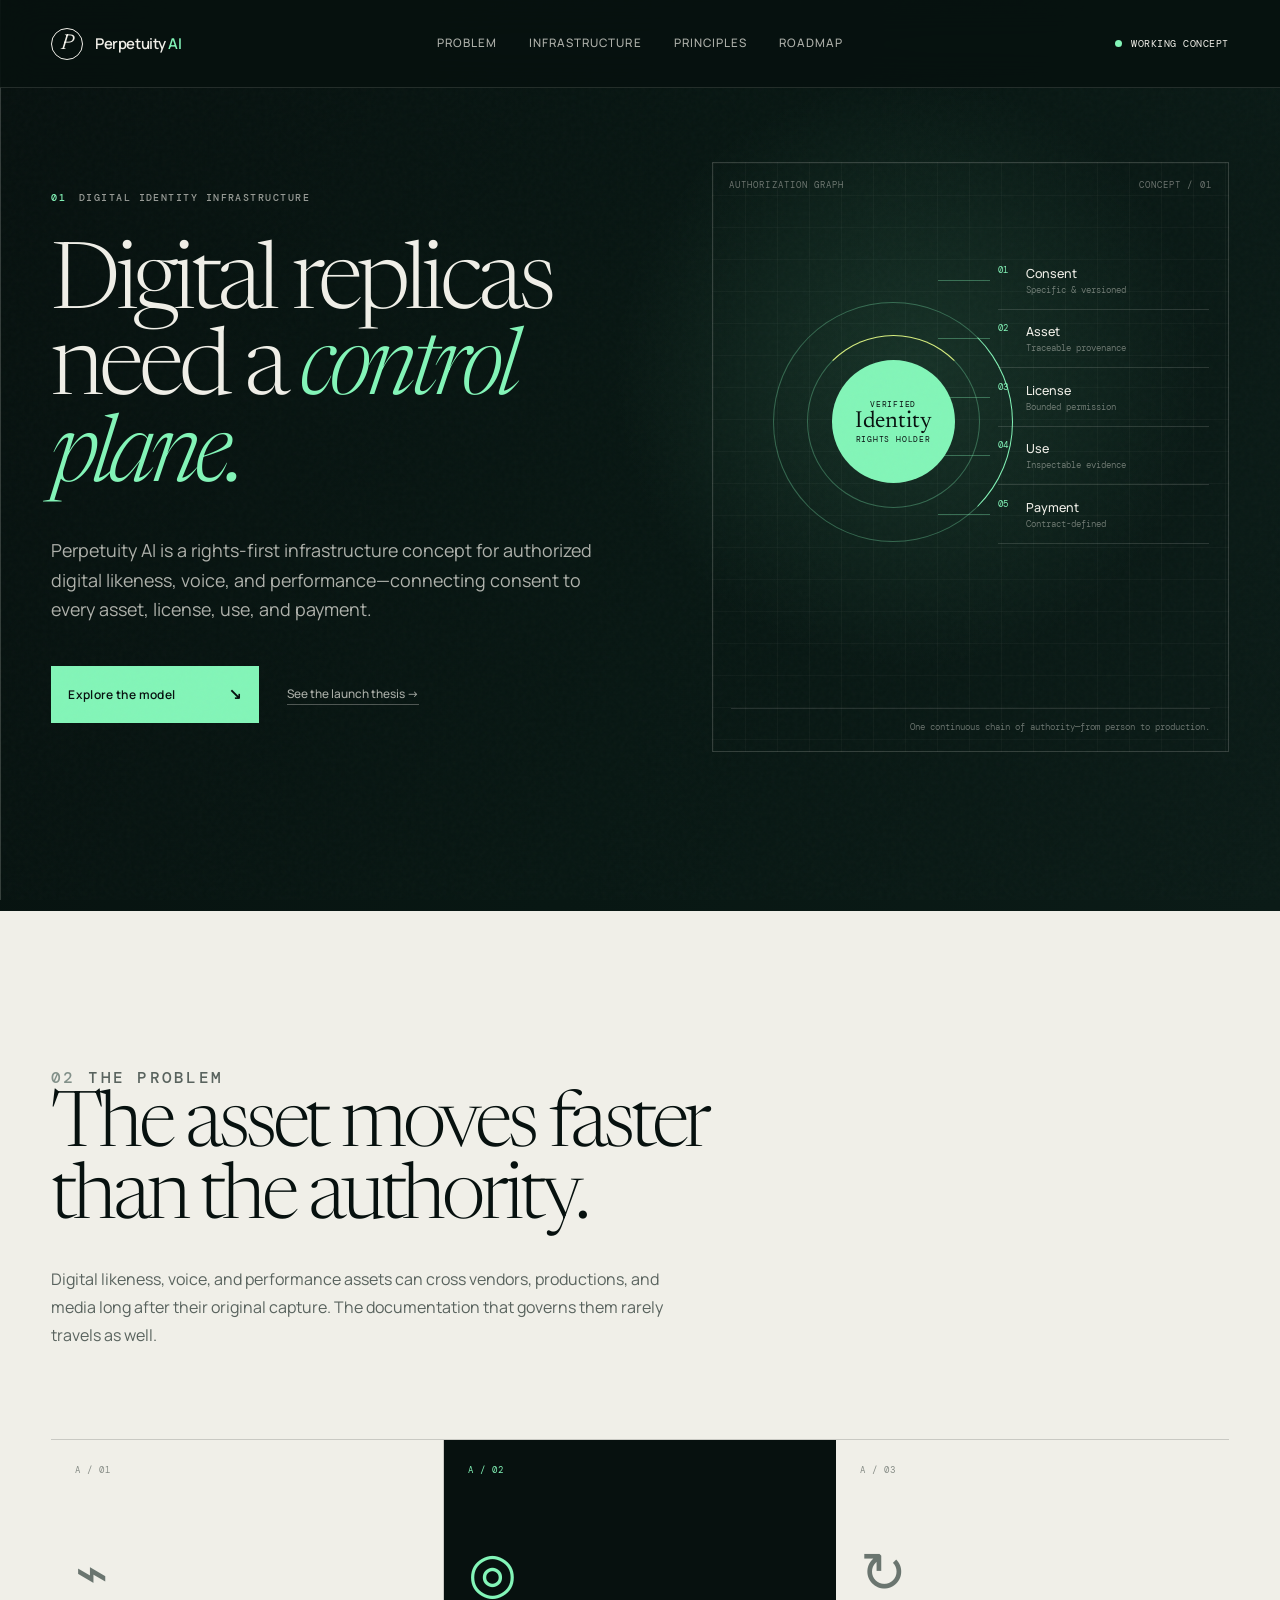
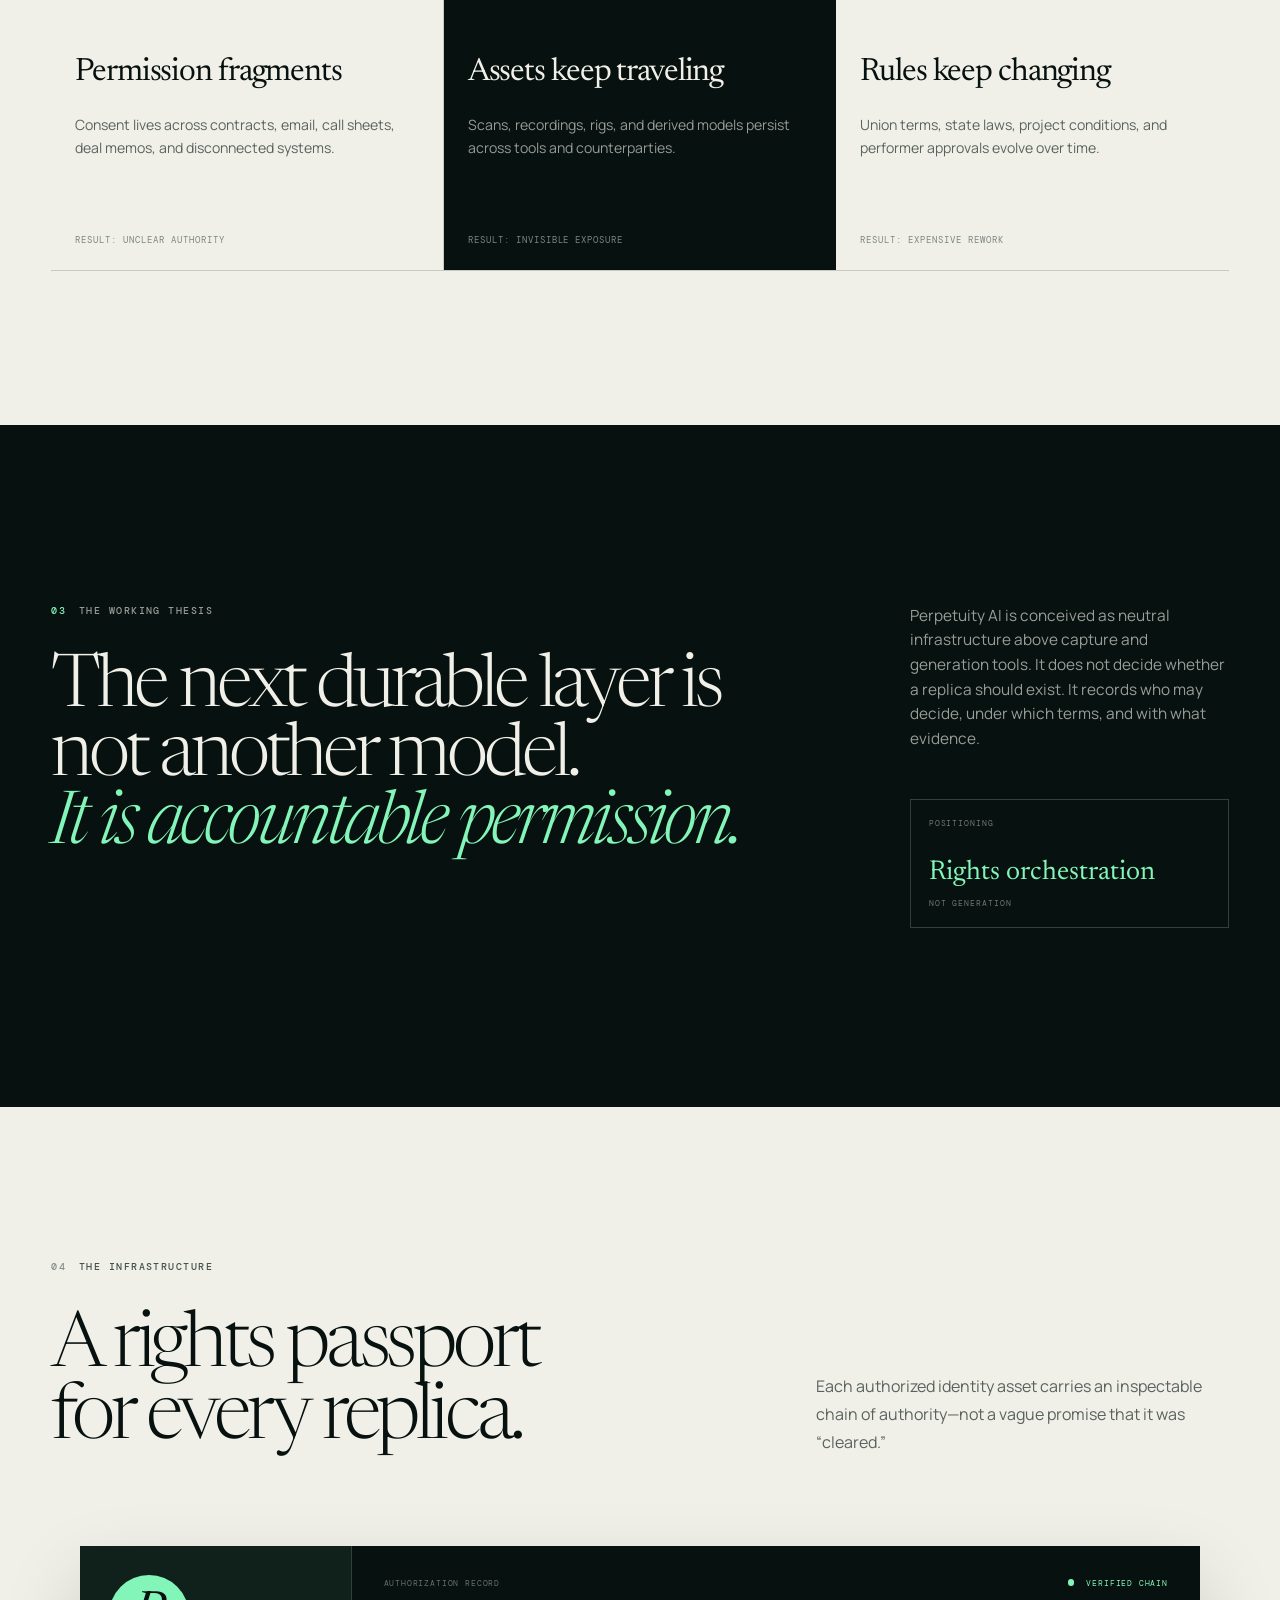
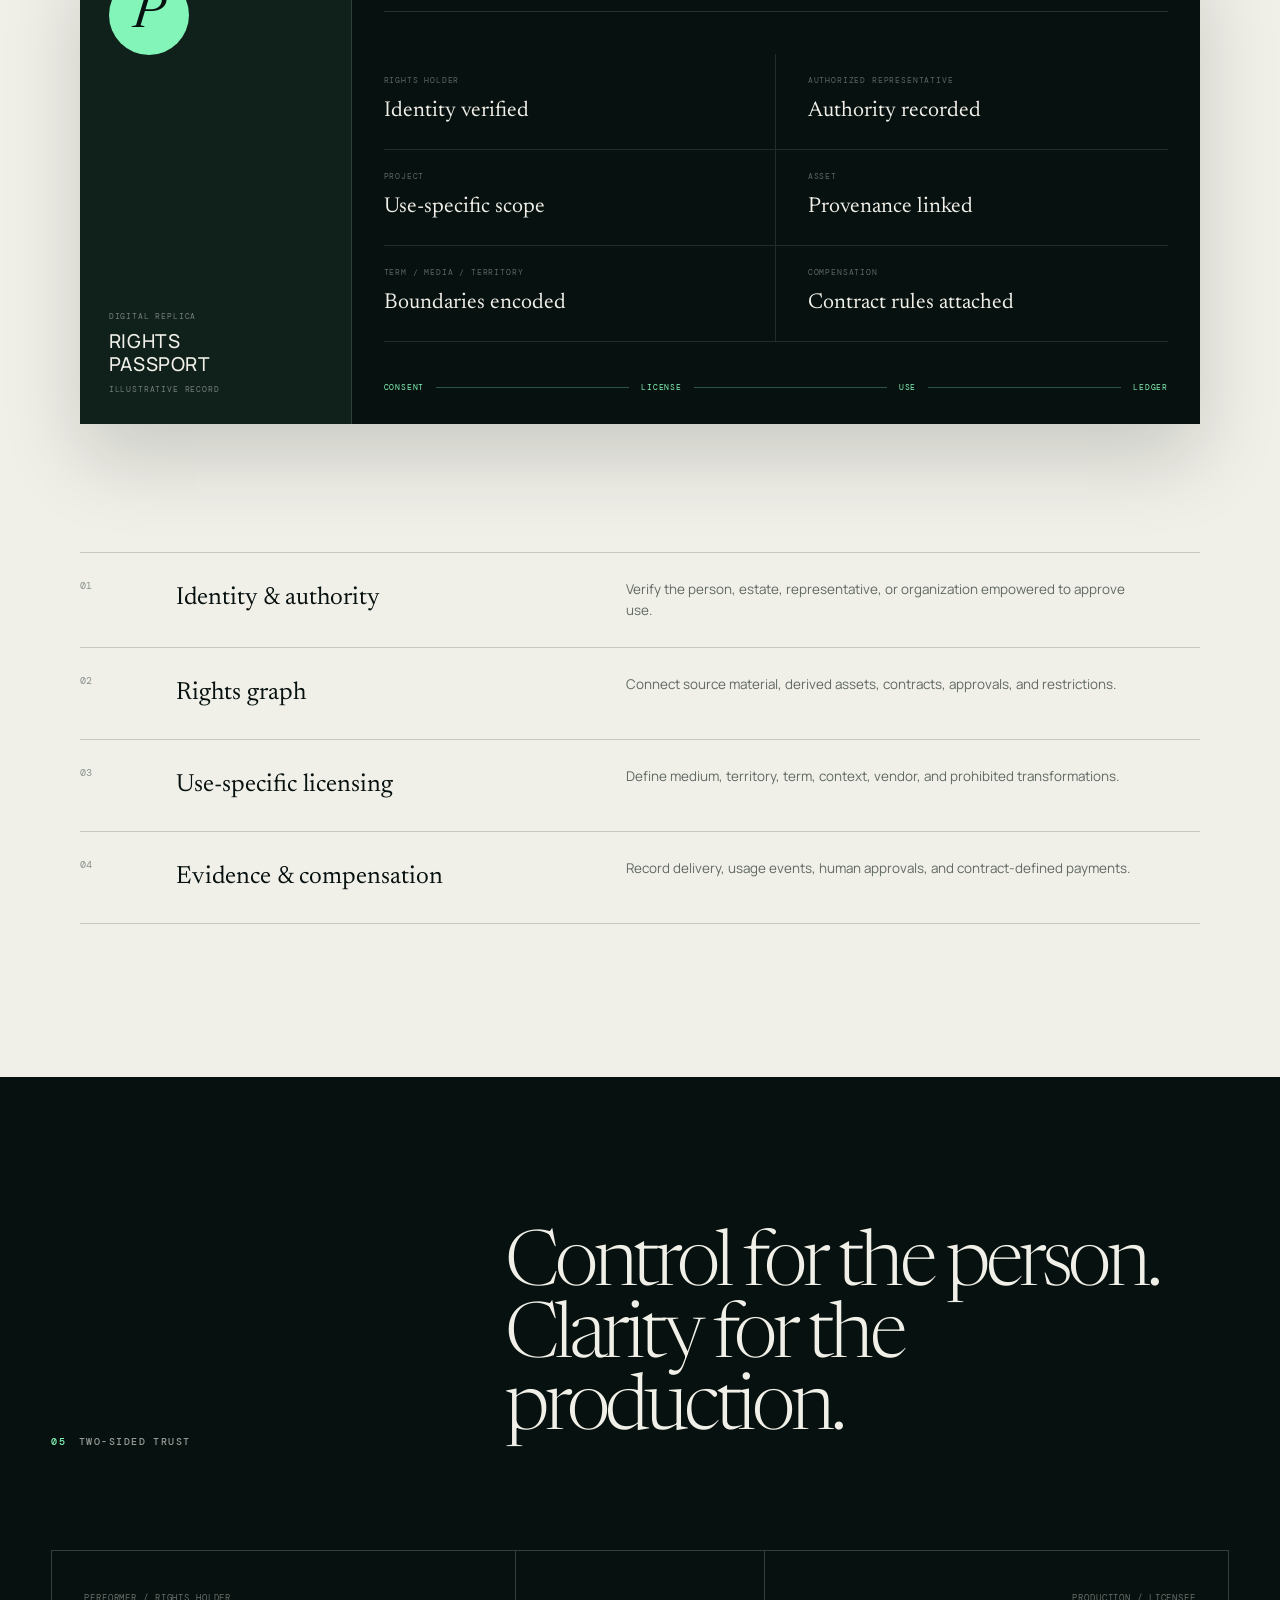
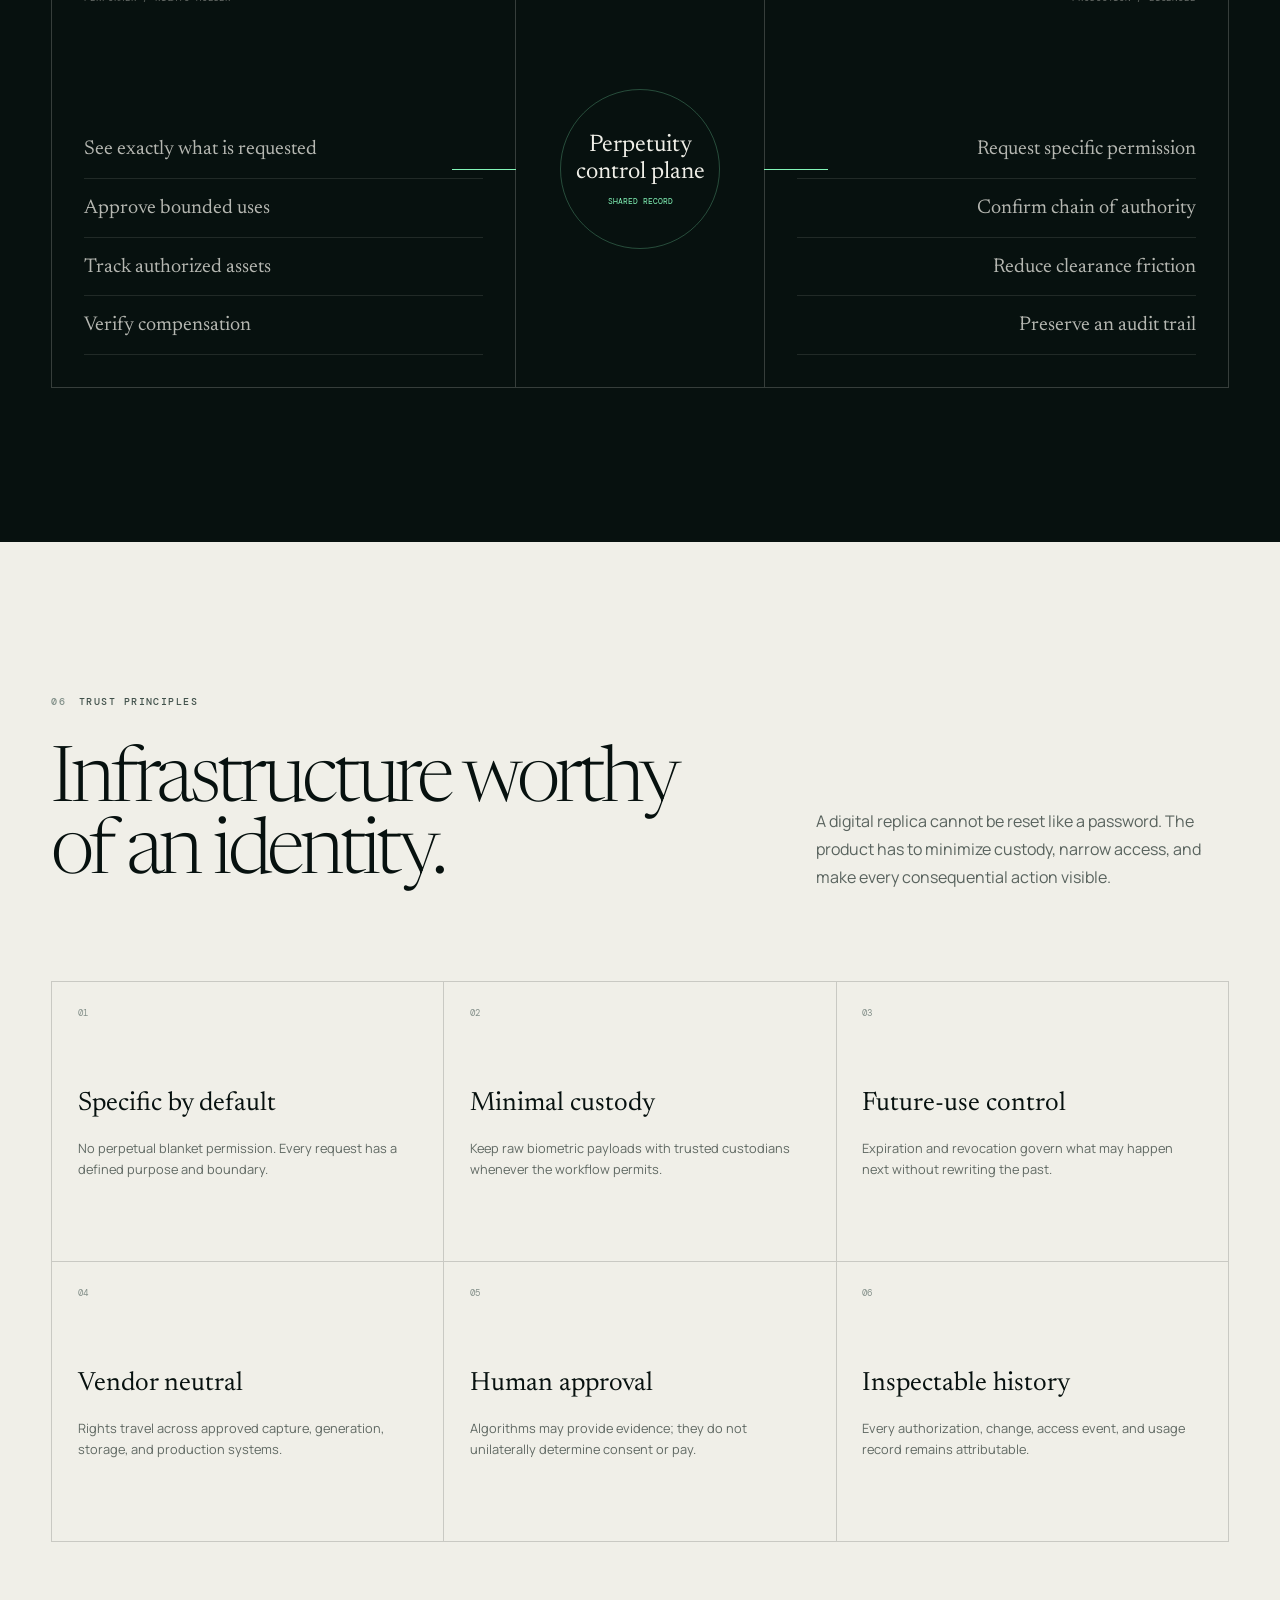
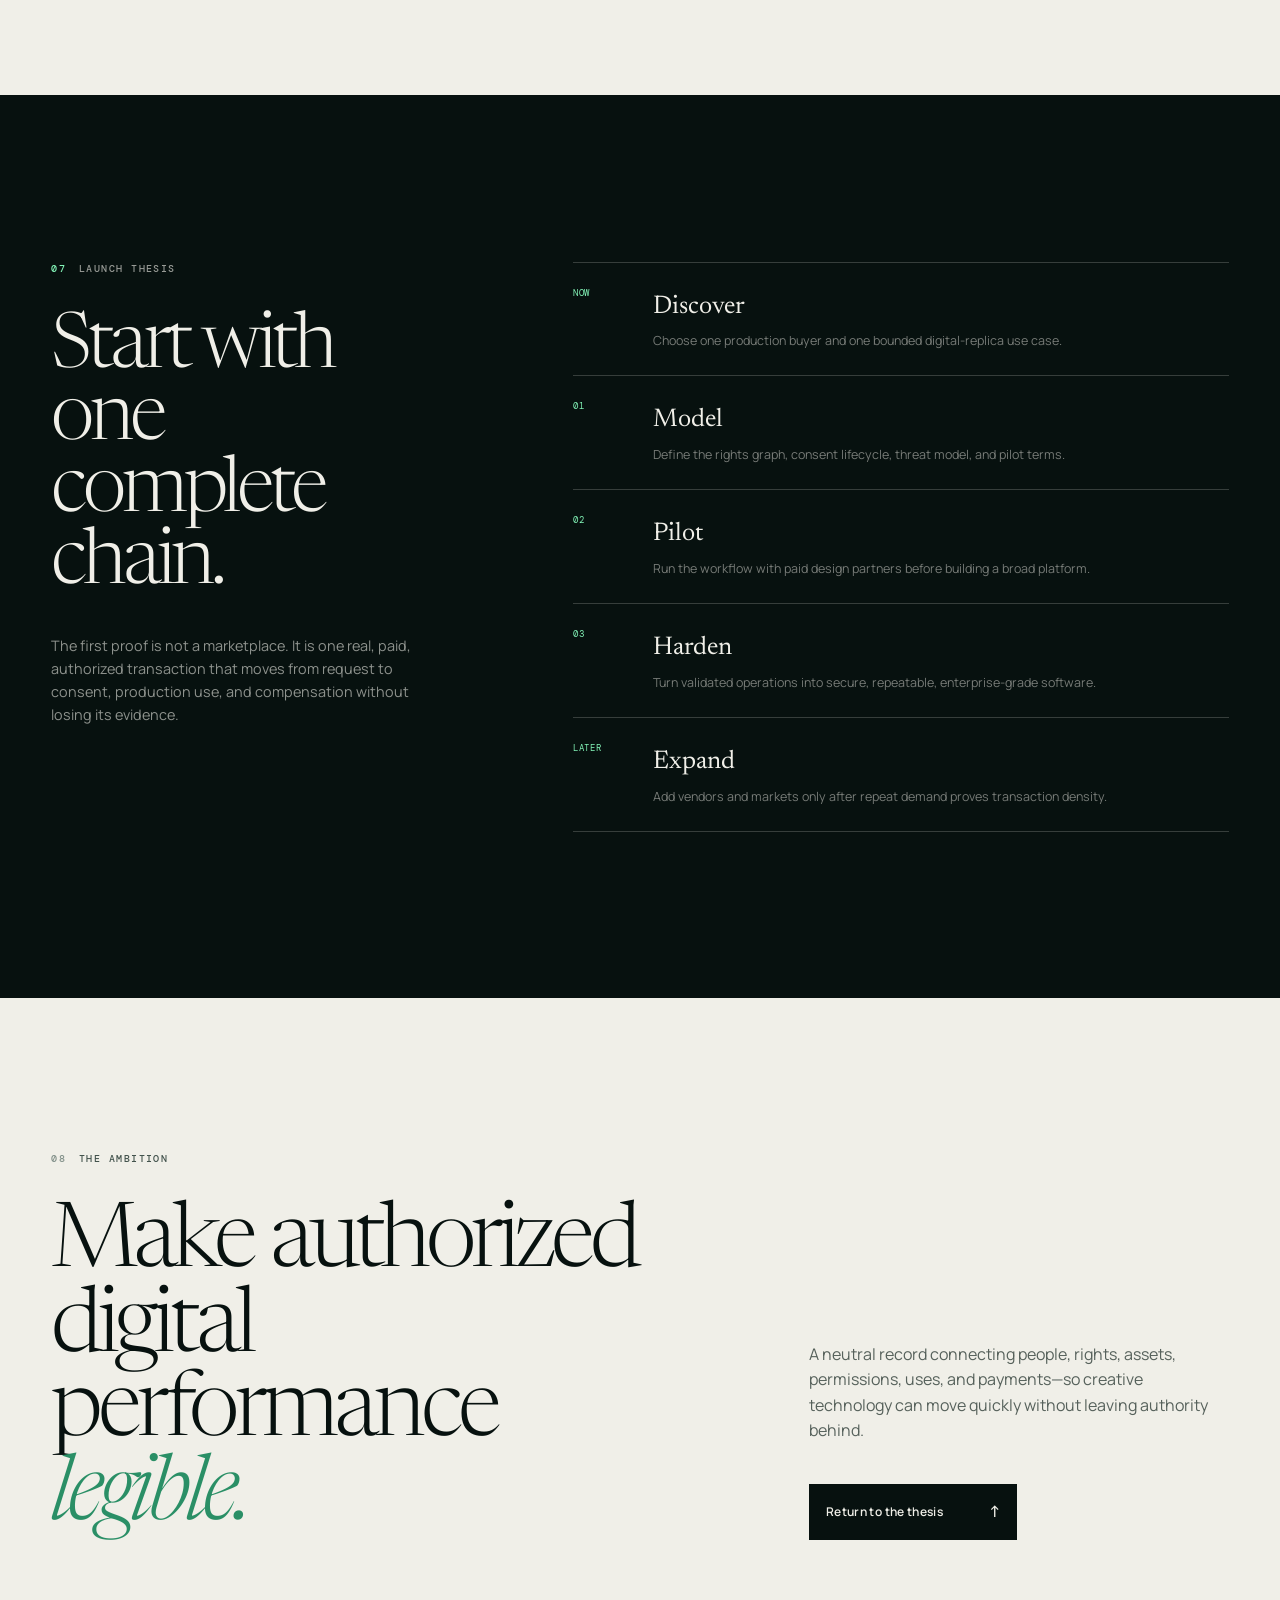
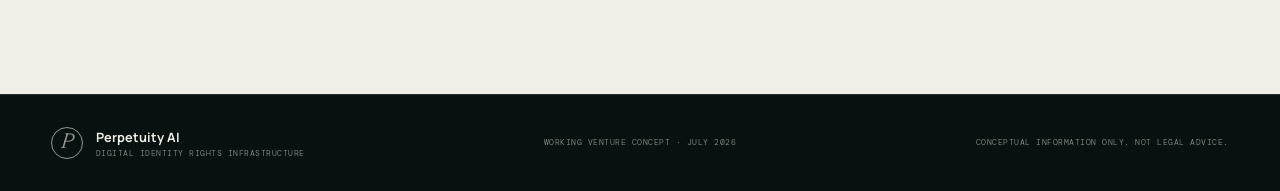
==== index.html @ b304e20a "Publish temporary Perpetuity AI concept site" ====
<!doctype html>
<html lang="en">
  <head>
    <meta charset="utf-8" />
    <meta name="viewport" content="width=device-width, initial-scale=1" />
    <meta
      name="description"
      content="Perpetuity AI is a working venture concept for rights, consent, provenance, and compensation infrastructure for authorized digital replicas."
    />
    <meta name="theme-color" content="#07110f" />
    <meta property="og:title" content="Perpetuity AI — Digital identity rights infrastructure" />
    <meta
      property="og:description"
      content="A control plane for authorized digital replicas: clear consent, inspectable rights, traceable use, and accountable compensation."
    />
    <meta property="og:type" content="website" />
    <title>Perpetuity AI — Digital identity rights infrastructure</title>
    <link rel="preconnect" href="https://fonts.googleapis.com" />
    <link rel="preconnect" href="https://fonts.gstatic.com" crossorigin />
    <link
      href="https://fonts.googleapis.com/css2?family=DM+Mono:wght@300;400;500&amp;family=Manrope:wght@400;500;600;700&amp;family=Newsreader:opsz,wght@6..72,300;6..72,400&amp;display=swap"
      rel="stylesheet"
    />
    <link rel="stylesheet" href="styles.css" />
    <script defer src="script.js"></script>
  </head>
  <body>
    <a class="skip-link" href="#main">Skip to content</a>

    <div class="page-shell">
      <header class="site-header" data-header>
        <a class="brand" href="#top" aria-label="Perpetuity AI home">
          <span class="brand-mark" aria-hidden="true"><span>P</span></span>
          <span class="brand-name">Perpetuity <em>AI</em></span>
        </a>

        <button
          class="menu-button"
          type="button"
          aria-expanded="false"
          aria-controls="site-nav"
          data-menu-button
        >
          <span class="sr-only">Toggle navigation</span>
          <span></span>
          <span></span>
        </button>

        <nav class="site-nav" id="site-nav" aria-label="Main navigation" data-nav>
          <a href="#problem">Problem</a>
          <a href="#infrastructure">Infrastructure</a>
          <a href="#principles">Principles</a>
          <a href="#roadmap">Roadmap</a>
        </nav>

        <a class="header-status" href="#roadmap">
          <span aria-hidden="true"></span>
          Working concept
        </a>
      </header>

      <main id="main">
        <section class="hero section" id="top" aria-labelledby="hero-title">
          <div class="hero-copy" data-reveal>
            <p class="eyebrow"><span>01</span> Digital identity infrastructure</p>
            <h1 id="hero-title">
              Digital replicas<br />
              need a <em>control plane.</em>
            </h1>
            <p class="hero-intro">
              Perpetuity AI is a rights-first infrastructure concept for authorized digital likeness,
              voice, and performance—connecting consent to every asset, license, use, and payment.
            </p>
            <div class="hero-actions">
              <a class="button button-primary" href="#infrastructure">
                Explore the model
                <span aria-hidden="true">↘</span>
              </a>
              <a class="text-link" href="#roadmap">See the launch thesis <span aria-hidden="true">→</span></a>
            </div>
          </div>

          <div class="hero-system" aria-label="Illustration of the Perpetuity rights control plane" data-reveal>
            <div class="system-meta">
              <span>AUTHORIZATION GRAPH</span>
              <span>CONCEPT / 01</span>
            </div>
            <div class="identity-core">
              <div class="identity-orbit orbit-one" aria-hidden="true"></div>
              <div class="identity-orbit orbit-two" aria-hidden="true"></div>
              <div class="identity-seal">
                <span>Verified</span>
                <strong>Identity</strong>
                <small>Rights holder</small>
              </div>
            </div>
            <ol class="system-rail">
              <li><span>01</span><strong>Consent</strong><small>Specific &amp; versioned</small></li>
              <li><span>02</span><strong>Asset</strong><small>Traceable provenance</small></li>
              <li><span>03</span><strong>License</strong><small>Bounded permission</small></li>
              <li><span>04</span><strong>Use</strong><small>Inspectable evidence</small></li>
              <li><span>05</span><strong>Payment</strong><small>Contract-defined</small></li>
            </ol>
            <p class="system-note">One continuous chain of authority—from person to production.</p>
          </div>

          <div class="hero-footer" data-reveal>
            <p>Consent is not a checkbox.</p>
            <p>It is an operating system.</p>
            <span>Scroll to examine the thesis</span>
          </div>
        </section>

        <section class="problem section" id="problem" aria-labelledby="problem-title">
          <div class="section-heading" data-reveal>
            <p class="eyebrow"><span>02</span> The problem</p>
            <h2 id="problem-title">The asset moves faster<br />than the authority.</h2>
            <p>
              Digital likeness, voice, and performance assets can cross vendors, productions, and media
              long after their original capture. The documentation that governs them rarely travels as well.
            </p>
          </div>

          <div class="problem-grid">
            <article class="problem-card" data-reveal>
              <span class="card-index">A / 01</span>
              <div class="card-symbol" aria-hidden="true">⌁</div>
              <h3>Permission fragments</h3>
              <p>Consent lives across contracts, email, call sheets, deal memos, and disconnected systems.</p>
              <small>Result: unclear authority</small>
            </article>
            <article class="problem-card featured" data-reveal>
              <span class="card-index">A / 02</span>
              <div class="card-symbol" aria-hidden="true">◎</div>
              <h3>Assets keep traveling</h3>
              <p>Scans, recordings, rigs, and derived models persist across tools and counterparties.</p>
              <small>Result: invisible exposure</small>
            </article>
            <article class="problem-card" data-reveal>
              <span class="card-index">A / 03</span>
              <div class="card-symbol" aria-hidden="true">↻</div>
              <h3>Rules keep changing</h3>
              <p>Union terms, state laws, project conditions, and performer approvals evolve over time.</p>
              <small>Result: expensive rework</small>
            </article>
          </div>
        </section>

        <section class="thesis section" aria-labelledby="thesis-title">
          <div class="thesis-statement" data-reveal>
            <p class="eyebrow light"><span>03</span> The working thesis</p>
            <h2 id="thesis-title">
              The next durable layer is not another model.<br />
              <em>It is accountable permission.</em>
            </h2>
          </div>
          <div class="thesis-detail" data-reveal>
            <p>
              Perpetuity AI is conceived as neutral infrastructure above capture and generation tools. It
              does not decide whether a replica should exist. It records who may decide, under which terms,
              and with what evidence.
            </p>
            <div class="thesis-badge">
              <span>POSITIONING</span>
              <strong>Rights orchestration</strong>
              <small>Not generation</small>
            </div>
          </div>
        </section>

        <section class="infrastructure section" id="infrastructure" aria-labelledby="infrastructure-title">
          <div class="section-heading split" data-reveal>
            <div>
              <p class="eyebrow"><span>04</span> The infrastructure</p>
              <h2 id="infrastructure-title">A rights passport<br />for every replica.</h2>
            </div>
            <p>
              Each authorized identity asset carries an inspectable chain of authority—not a vague promise
              that it was “cleared.”
            </p>
          </div>

          <div class="passport" data-reveal>
            <div class="passport-sidebar">
              <div class="passport-mark" aria-hidden="true">P</div>
              <span>DIGITAL REPLICA</span>
              <strong>RIGHTS<br />PASSPORT</strong>
              <small>Illustrative record</small>
            </div>
            <div class="passport-body">
              <div class="passport-topline">
                <span>AUTHORIZATION RECORD</span>
                <span class="verified"><i aria-hidden="true"></i> VERIFIED CHAIN</span>
              </div>
              <div class="passport-fields">
                <div><span>RIGHTS HOLDER</span><strong>Identity verified</strong></div>
                <div><span>AUTHORIZED REPRESENTATIVE</span><strong>Authority recorded</strong></div>
                <div><span>PROJECT</span><strong>Use-specific scope</strong></div>
                <div><span>ASSET</span><strong>Provenance linked</strong></div>
                <div><span>TERM / MEDIA / TERRITORY</span><strong>Boundaries encoded</strong></div>
                <div><span>COMPENSATION</span><strong>Contract rules attached</strong></div>
              </div>
              <div class="passport-trace">
                <span>CONSENT</span><i></i><span>LICENSE</span><i></i><span>USE</span><i></i><span>LEDGER</span>
              </div>
            </div>
          </div>

          <div class="infrastructure-list">
            <article data-reveal>
              <span>01</span>
              <div><h3>Identity &amp; authority</h3><p>Verify the person, estate, representative, or organization empowered to approve use.</p></div>
            </article>
            <article data-reveal>
              <span>02</span>
              <div><h3>Rights graph</h3><p>Connect source material, derived assets, contracts, approvals, and restrictions.</p></div>
            </article>
            <article data-reveal>
              <span>03</span>
              <div><h3>Use-specific licensing</h3><p>Define medium, territory, term, context, vendor, and prohibited transformations.</p></div>
            </article>
            <article data-reveal>
              <span>04</span>
              <div><h3>Evidence &amp; compensation</h3><p>Record delivery, usage events, human approvals, and contract-defined payments.</p></div>
            </article>
          </div>
        </section>

        <section class="exchange section" aria-labelledby="exchange-title">
          <div class="exchange-heading" data-reveal>
            <p class="eyebrow light"><span>05</span> Two-sided trust</p>
            <h2 id="exchange-title">Control for the person.<br />Clarity for the production.</h2>
          </div>
          <div class="exchange-board" data-reveal>
            <div class="exchange-side">
              <span class="exchange-label">PERFORMER / RIGHTS HOLDER</span>
              <ul>
                <li>See exactly what is requested</li>
                <li>Approve bounded uses</li>
                <li>Track authorized assets</li>
                <li>Verify compensation</li>
              </ul>
            </div>
            <div class="exchange-core">
              <div class="pulse" aria-hidden="true"></div>
              <strong>Perpetuity<br />control plane</strong>
              <span>Shared record</span>
            </div>
            <div class="exchange-side right">
              <span class="exchange-label">PRODUCTION / LICENSEE</span>
              <ul>
                <li>Request specific permission</li>
                <li>Confirm chain of authority</li>
                <li>Reduce clearance friction</li>
                <li>Preserve an audit trail</li>
              </ul>
            </div>
          </div>
        </section>

        <section class="principles section" id="principles" aria-labelledby="principles-title">
          <div class="section-heading split" data-reveal>
            <div>
              <p class="eyebrow"><span>06</span> Trust principles</p>
              <h2 id="principles-title">Infrastructure worthy<br />of an identity.</h2>
            </div>
            <p>
              A digital replica cannot be reset like a password. The product has to minimize custody,
              narrow access, and make every consequential action visible.
            </p>
          </div>

          <div class="principle-grid">
            <article data-reveal><span>01</span><h3>Specific by default</h3><p>No perpetual blanket permission. Every request has a defined purpose and boundary.</p></article>
            <article data-reveal><span>02</span><h3>Minimal custody</h3><p>Keep raw biometric payloads with trusted custodians whenever the workflow permits.</p></article>
            <article data-reveal><span>03</span><h3>Future-use control</h3><p>Expiration and revocation govern what may happen next without rewriting the past.</p></article>
            <article data-reveal><span>04</span><h3>Vendor neutral</h3><p>Rights travel across approved capture, generation, storage, and production systems.</p></article>
            <article data-reveal><span>05</span><h3>Human approval</h3><p>Algorithms may provide evidence; they do not unilaterally determine consent or pay.</p></article>
            <article data-reveal><span>06</span><h3>Inspectable history</h3><p>Every authorization, change, access event, and usage record remains attributable.</p></article>
          </div>
        </section>

        <section class="roadmap section" id="roadmap" aria-labelledby="roadmap-title">
          <div class="roadmap-intro" data-reveal>
            <p class="eyebrow light"><span>07</span> Launch thesis</p>
            <h2 id="roadmap-title">Start with one<br />complete chain.</h2>
            <p>
              The first proof is not a marketplace. It is one real, paid, authorized transaction that
              moves from request to consent, production use, and compensation without losing its evidence.
            </p>
          </div>

          <ol class="roadmap-steps">
            <li data-reveal>
              <span>NOW</span>
              <div><strong>Discover</strong><p>Choose one production buyer and one bounded digital-replica use case.</p></div>
            </li>
            <li data-reveal>
              <span>01</span>
              <div><strong>Model</strong><p>Define the rights graph, consent lifecycle, threat model, and pilot terms.</p></div>
            </li>
            <li data-reveal>
              <span>02</span>
              <div><strong>Pilot</strong><p>Run the workflow with paid design partners before building a broad platform.</p></div>
            </li>
            <li data-reveal>
              <span>03</span>
              <div><strong>Harden</strong><p>Turn validated operations into secure, repeatable, enterprise-grade software.</p></div>
            </li>
            <li data-reveal>
              <span>LATER</span>
              <div><strong>Expand</strong><p>Add vendors and markets only after repeat demand proves transaction density.</p></div>
            </li>
          </ol>
        </section>

        <section class="closing section" aria-labelledby="closing-title">
          <div data-reveal>
            <p class="eyebrow"><span>08</span> The ambition</p>
            <h2 id="closing-title">Make authorized<br />digital performance<br /><em>legible.</em></h2>
          </div>
          <div class="closing-copy" data-reveal>
            <p>
              A neutral record connecting people, rights, assets, permissions, uses, and payments—so
              creative technology can move quickly without leaving authority behind.
            </p>
            <a class="button button-dark" href="#top">Return to the thesis <span aria-hidden="true">↑</span></a>
          </div>
        </section>
      </main>

      <footer class="site-footer">
        <div class="footer-brand">
          <span class="brand-mark" aria-hidden="true"><span>P</span></span>
          <div><strong>Perpetuity AI</strong><small>Digital identity rights infrastructure</small></div>
        </div>
        <p>Working venture concept · July 2026</p>
        <p class="disclaimer">Conceptual information only. Not legal advice.</p>
      </footer>
    </div>
  </body>
</html>
---- styles.css ----
:root {
  --ink: #07110f;
  --paper: #f0efe8;
  --paper-deep: #e5e3d8;
  --mint: #baf3d2;
  --mint-bright: #83f5b8;
  --acid: #d7ef7f;
  --grey: #858b85;
  --line: rgba(7, 17, 15, 0.17);
  --light-line: rgba(240, 239, 232, 0.2);
  --sans: "Manrope", system-ui, -apple-system, BlinkMacSystemFont, "Segoe UI", sans-serif;
  --serif: "Newsreader", Georgia, serif;
  --mono: "DM Mono", "SFMono-Regular", Consolas, monospace;
  --gutter: clamp(1.25rem, 4vw, 4.5rem);
  --header-height: 5.5rem;
}

*,
*::before,
*::after {
  box-sizing: border-box;
}

html {
  scroll-behavior: smooth;
  scroll-padding-top: calc(var(--header-height) + 1rem);
}

body {
  margin: 0;
  background: var(--paper);
  color: var(--ink);
  font-family: var(--sans);
  font-size: 16px;
  line-height: 1.6;
  text-rendering: optimizeLegibility;
}

body::before {
  position: fixed;
  inset: 0;
  z-index: 20;
  pointer-events: none;
  content: "";
  opacity: 0.035;
  background-image: url("data:image/svg+xml,%3Csvg viewBox='0 0 220 220' xmlns='http://www.w3.org/2000/svg'%3E%3Cfilter id='n'%3E%3CfeTurbulence type='fractalNoise' baseFrequency='.92' numOctaves='3' stitchTiles='stitch'/%3E%3C/filter%3E%3Crect width='100%25' height='100%25' filter='url(%23n)' opacity='.75'/%3E%3C/svg%3E");
}

a {
  color: inherit;
  text-decoration: none;
}

p,
h1,
h2,
h3 {
  margin-top: 0;
}

button,
a {
  -webkit-tap-highlight-color: transparent;
}

:focus-visible {
  outline: 2px solid var(--mint-bright);
  outline-offset: 4px;
}

.sr-only {
  position: absolute;
  width: 1px;
  height: 1px;
  padding: 0;
  margin: -1px;
  overflow: hidden;
  clip: rect(0, 0, 0, 0);
  white-space: nowrap;
  border: 0;
}

.skip-link {
  position: fixed;
  top: 1rem;
  left: 1rem;
  z-index: 100;
  padding: 0.75rem 1rem;
  background: var(--mint-bright);
  color: var(--ink);
  font: 500 0.75rem var(--mono);
  transform: translateY(-180%);
  transition: transform 180ms ease;
}

.skip-link:focus {
  transform: translateY(0);
}

.page-shell {
  width: min(100%, 1600px);
  margin: 0 auto;
  overflow: hidden;
  background: var(--paper);
}

.site-header {
  position: fixed;
  top: 0;
  left: 50%;
  z-index: 50;
  display: grid;
  grid-template-columns: 1fr auto 1fr;
  align-items: center;
  width: min(100%, 1600px);
  height: var(--header-height);
  padding: 0 var(--gutter);
  color: var(--paper);
  border-bottom: 1px solid rgba(240, 239, 232, 0.13);
  background: rgba(7, 17, 15, 0.84);
  backdrop-filter: blur(18px);
  transform: translateX(-50%);
  transition: background-color 200ms ease, height 200ms ease;
}

.site-header.is-scrolled {
  height: 4.5rem;
  background: rgba(7, 17, 15, 0.95);
}

.brand {
  display: inline-flex;
  gap: 0.75rem;
  align-items: center;
  justify-self: start;
}

.brand-mark {
  display: grid;
  width: 2rem;
  height: 2rem;
  place-items: center;
  border: 1px solid currentColor;
  border-radius: 50%;
}

.brand-mark span {
  font-family: var(--serif);
  font-size: 1.35rem;
  font-style: italic;
  line-height: 1;
  transform: translateY(1px);
}

.brand-name {
  font-size: 0.93rem;
  font-weight: 600;
  letter-spacing: -0.03em;
}

.brand-name em {
  color: var(--mint-bright);
  font-style: normal;
}

.site-nav {
  display: flex;
  gap: clamp(1.25rem, 2.5vw, 2.75rem);
  align-items: center;
  justify-self: center;
}

.site-nav a {
  position: relative;
  color: rgba(240, 239, 232, 0.72);
  font-size: 0.73rem;
  font-weight: 500;
  letter-spacing: 0.09em;
  text-transform: uppercase;
  transition: color 180ms ease;
}

.site-nav a::after {
  position: absolute;
  right: 0;
  bottom: -0.55rem;
  left: 0;
  height: 1px;
  content: "";
  background: var(--mint-bright);
  transform: scaleX(0);
  transform-origin: left;
  transition: transform 180ms ease;
}

.site-nav a:hover {
  color: var(--paper);
}

.site-nav a:hover::after {
  transform: scaleX(1);
}

.header-status {
  display: inline-flex;
  gap: 0.55rem;
  align-items: center;
  justify-self: end;
  font: 400 0.65rem var(--mono);
  letter-spacing: 0.05em;
  text-transform: uppercase;
}

.header-status span {
  width: 0.48rem;
  height: 0.48rem;
  background: var(--mint-bright);
  border-radius: 50%;
  box-shadow: 0 0 0 0 rgba(131, 245, 184, 0.5);
  animation: signal 2.6s infinite;
}

.menu-button {
  display: none;
}

.section {
  padding-right: var(--gutter);
  padding-left: var(--gutter);
}

.hero {
  display: grid;
  grid-template-columns: minmax(0, 1.05fr) minmax(360px, 0.95fr);
  gap: clamp(3rem, 7vw, 8rem);
  min-height: 100svh;
  padding-top: clamp(10rem, 18vh, 13rem);
  padding-bottom: 2rem;
  color: var(--paper);
  background:
    radial-gradient(circle at 71% 41%, rgba(131, 245, 184, 0.12), transparent 28%),
    linear-gradient(110deg, #07110f 0%, #081713 55%, #0b1b17 100%);
}

.hero::before {
  position: absolute;
  top: 0;
  left: 0;
  width: 1px;
  height: 100%;
  content: "";
  background: var(--light-line);
}

.hero-copy {
  align-self: center;
  max-width: 780px;
}

.eyebrow {
  display: flex;
  gap: 0.8rem;
  align-items: center;
  margin-bottom: 2.4rem;
  color: #42524c;
  font: 500 0.65rem var(--mono);
  letter-spacing: 0.14em;
  text-transform: uppercase;
}

.eyebrow span {
  color: #829089;
}

.eyebrow.light {
  color: rgba(240, 239, 232, 0.62);
}

.eyebrow.light span,
.hero .eyebrow span {
  color: var(--mint-bright);
}

.hero .eyebrow {
  color: rgba(240, 239, 232, 0.62);
}

.hero h1,
.section-heading h2,
.thesis h2,
.exchange h2,
.roadmap h2,
.closing h2 {
  font-family: var(--serif);
  font-weight: 300;
  letter-spacing: -0.055em;
  line-height: 0.94;
}

.hero h1 {
  max-width: 850px;
  margin-bottom: 2.1rem;
  font-size: clamp(4rem, 7.2vw, 7.3rem);
}

.hero h1 em,
.thesis h2 em,
.closing h2 em {
  color: var(--mint-bright);
  font-style: italic;
}

.hero-intro {
  max-width: 660px;
  margin-bottom: 2.6rem;
  color: rgba(240, 239, 232, 0.72);
  font-size: clamp(1rem, 1.4vw, 1.2rem);
  line-height: 1.65;
}

.hero-actions {
  display: flex;
  gap: 1.75rem;
  align-items: center;
}

.button {
  display: inline-flex;
  gap: 2.2rem;
  align-items: center;
  justify-content: space-between;
  min-width: 13rem;
  padding: 0.9rem 1rem;
  border: 1px solid transparent;
  font-size: 0.75rem;
  font-weight: 600;
  letter-spacing: 0.03em;
  transition: background-color 180ms ease, color 180ms ease, border-color 180ms ease;
}

.button span {
  font-size: 1rem;
}

.button-primary {
  background: var(--mint-bright);
  color: var(--ink);
}

.button-primary:hover {
  background: var(--paper);
}

.button-dark {
  background: var(--ink);
  color: var(--paper);
}

.button-dark:hover {
  border-color: var(--ink);
  background: transparent;
  color: var(--ink);
}

.text-link {
  color: rgba(240, 239, 232, 0.7);
  font-size: 0.74rem;
  font-weight: 500;
  border-bottom: 1px solid rgba(240, 239, 232, 0.3);
  transition: color 180ms ease, border-color 180ms ease;
}

.text-link:hover {
  color: var(--paper);
  border-color: var(--mint-bright);
}

.hero-system {
  position: relative;
  align-self: center;
  min-height: 590px;
  padding: 1rem;
  border: 1px solid rgba(240, 239, 232, 0.18);
  background:
    linear-gradient(rgba(240, 239, 232, 0.03) 1px, transparent 1px),
    linear-gradient(90deg, rgba(240, 239, 232, 0.03) 1px, transparent 1px);
  background-size: 32px 32px;
}

.system-meta {
  display: flex;
  justify-content: space-between;
  color: rgba(240, 239, 232, 0.42);
  font: 400 0.56rem var(--mono);
  letter-spacing: 0.12em;
}

.identity-core {
  position: absolute;
  top: 44%;
  left: 35%;
  display: grid;
  width: 15rem;
  height: 15rem;
  place-items: center;
  transform: translate(-50%, -50%);
}

.identity-orbit {
  position: absolute;
  border: 1px solid rgba(131, 245, 184, 0.32);
  border-radius: 50%;
}

.orbit-one {
  inset: 0;
  border-right-color: var(--mint-bright);
  animation: rotate 12s linear infinite;
}

.orbit-two {
  inset: 2.1rem;
  border-top-color: var(--acid);
  animation: rotate 8s linear infinite reverse;
}

.identity-seal {
  z-index: 1;
  display: flex;
  flex-direction: column;
  align-items: center;
  justify-content: center;
  width: 7.7rem;
  height: 7.7rem;
  color: var(--ink);
  background: var(--mint-bright);
  border-radius: 50%;
}

.identity-seal span,
.identity-seal small {
  font: 400 0.48rem var(--mono);
  letter-spacing: 0.1em;
  text-transform: uppercase;
}

.identity-seal strong {
  font-family: var(--serif);
  font-size: 1.45rem;
  font-weight: 400;
  line-height: 1.1;
}

.system-rail {
  position: absolute;
  top: 5.5rem;
  right: 1.2rem;
  width: 41%;
  padding: 0;
  margin: 0;
  list-style: none;
}

.system-rail li {
  position: relative;
  display: grid;
  grid-template-columns: 1.8rem 1fr;
  padding: 0.8rem 0;
  border-bottom: 1px solid rgba(240, 239, 232, 0.14);
}

.system-rail li::before {
  position: absolute;
  top: 50%;
  right: calc(100% + 0.5rem);
  width: clamp(1.5rem, 4vw, 4rem);
  height: 1px;
  content: "";
  background: rgba(131, 245, 184, 0.35);
}

.system-rail span {
  grid-row: 1 / 3;
  color: var(--mint-bright);
  font: 400 0.55rem var(--mono);
}

.system-rail strong {
  font-size: 0.78rem;
  font-weight: 500;
}

.system-rail small {
  color: rgba(240, 239, 232, 0.46);
  font: 300 0.55rem var(--mono);
}

.system-note {
  position: absolute;
  right: 1.1rem;
  bottom: 1.1rem;
  left: 1.1rem;
  padding-top: 0.8rem;
  margin: 0;
  color: rgba(240, 239, 232, 0.45);
  border-top: 1px solid rgba(240, 239, 232, 0.12);
  font: 300 0.58rem var(--mono);
  text-align: right;
}

.hero-footer {
  grid-column: 1 / -1;
  display: grid;
  grid-template-columns: auto auto 1fr;
  gap: 1.2rem;
  align-items: center;
  padding-top: 1.5rem;
  border-top: 1px solid rgba(240, 239, 232, 0.13);
}

.hero-footer p,
.hero-footer span {
  margin: 0;
  font: 300 0.58rem var(--mono);
  letter-spacing: 0.05em;
  text-transform: uppercase;
}

.hero-footer p + p {
  color: var(--mint-bright);
}

.hero-footer span {
  justify-self: end;
  color: rgba(240, 239, 232, 0.38);
}

.problem,
.infrastructure,
.principles,
.closing {
  padding-top: clamp(7rem, 12vw, 12rem);
  padding-bottom: clamp(7rem, 12vw, 12rem);
}

.section-heading {
  max-width: 900px;
  margin-bottom: clamp(3.5rem, 7vw, 7rem);
}

.section-heading.split {
  display: grid;
  grid-template-columns: minmax(0, 1.1fr) minmax(300px, 0.7fr);
  gap: clamp(3rem, 9vw, 10rem);
  max-width: none;
  align-items: end;
}

.section-heading h2 {
  margin-bottom: 1.8rem;
  font-size: clamp(3.4rem, 6vw, 6.4rem);
}

.section-heading.split h2 {
  margin-bottom: 0;
}

.section-heading > p,
.section-heading.split > p {
  max-width: 650px;
  margin-bottom: 0;
  color: #59635e;
  font-size: 1rem;
  line-height: 1.75;
}

.problem-grid {
  display: grid;
  grid-template-columns: repeat(3, 1fr);
  border-top: 1px solid var(--line);
  border-bottom: 1px solid var(--line);
}

.problem-card {
  min-height: 400px;
  padding: 1.5rem;
  border-right: 1px solid var(--line);
}

.problem-card:last-child {
  border-right: 0;
}

.problem-card.featured {
  color: var(--paper);
  background: var(--ink);
}

.card-index,
.problem-card small {
  display: block;
  font: 400 0.56rem var(--mono);
  letter-spacing: 0.11em;
  text-transform: uppercase;
}

.card-index {
  color: var(--grey);
}

.featured .card-index,
.featured small {
  color: var(--mint-bright);
}

.card-symbol {
  margin: 4rem 0 2.5rem;
  color: #6a756f;
  font: 300 3.5rem var(--serif);
}

.featured .card-symbol {
  color: var(--mint-bright);
}

.problem-card h3 {
  margin-bottom: 1rem;
  font-family: var(--serif);
  font-size: 2rem;
  font-weight: 400;
  letter-spacing: -0.035em;
}

.problem-card p {
  min-height: 5.5rem;
  color: #59635e;
  font-size: 0.88rem;
}

.problem-card.featured p {
  color: rgba(240, 239, 232, 0.62);
}

.problem-card small {
  margin-top: 2rem;
  color: #7c8781;
}

.thesis,
.exchange,
.roadmap {
  color: var(--paper);
  background: var(--ink);
}

.thesis {
  display: grid;
  grid-template-columns: minmax(0, 1.4fr) minmax(280px, 0.6fr);
  gap: clamp(4rem, 9vw, 10rem);
  padding-top: clamp(8rem, 14vw, 14rem);
  padding-bottom: clamp(8rem, 14vw, 14rem);
}

.thesis h2 {
  margin-bottom: 0;
  font-size: clamp(3.2rem, 5.7vw, 6rem);
}

.thesis-detail {
  align-self: end;
}

.thesis-detail > p {
  margin-bottom: 3rem;
  color: rgba(240, 239, 232, 0.63);
  font-size: 0.96rem;
}

.thesis-badge {
  padding: 1.1rem;
  border: 1px solid var(--light-line);
}

.thesis-badge span,
.thesis-badge small {
  display: block;
  color: rgba(240, 239, 232, 0.45);
  font: 400 0.52rem var(--mono);
  letter-spacing: 0.11em;
  text-transform: uppercase;
}

.thesis-badge strong {
  display: block;
  margin: 1.4rem 0 0.2rem;
  color: var(--mint-bright);
  font-family: var(--serif);
  font-size: 1.7rem;
  font-weight: 400;
}

.passport {
  display: grid;
  grid-template-columns: minmax(190px, 0.32fr) 1fr;
  max-width: 1120px;
  margin: 0 auto clamp(6rem, 10vw, 10rem);
  color: var(--paper);
  background: var(--ink);
  box-shadow: 0 35px 75px rgba(7, 17, 15, 0.16);
}

.passport-sidebar {
  display: flex;
  flex-direction: column;
  min-height: 470px;
  padding: 1.8rem;
  background: #10211c;
  border-right: 1px solid rgba(240, 239, 232, 0.15);
}

.passport-mark {
  display: grid;
  width: 5rem;
  height: 5rem;
  margin-bottom: auto;
  place-items: center;
  color: var(--ink);
  background: var(--mint-bright);
  border-radius: 50%;
  font: italic 3.2rem var(--serif);
}

.passport-sidebar span,
.passport-sidebar small,
.passport-topline,
.passport-fields span {
  font: 400 0.52rem var(--mono);
  letter-spacing: 0.1em;
  text-transform: uppercase;
}

.passport-sidebar span,
.passport-sidebar small {
  color: rgba(240, 239, 232, 0.45);
}

.passport-sidebar strong {
  margin: 0.5rem 0;
  font-size: 1.2rem;
  font-weight: 500;
  letter-spacing: 0.03em;
  line-height: 1.2;
}

.passport-body {
  padding: 2rem;
}

.passport-topline {
  display: flex;
  justify-content: space-between;
  padding-bottom: 1.4rem;
  color: rgba(240, 239, 232, 0.42);
  border-bottom: 1px solid rgba(240, 239, 232, 0.15);
}

.passport-topline .verified {
  color: var(--mint-bright);
}

.verified i {
  display: inline-block;
  width: 0.4rem;
  height: 0.4rem;
  margin-right: 0.4rem;
  background: var(--mint-bright);
  border-radius: 50%;
}

.passport-fields {
  display: grid;
  grid-template-columns: repeat(2, 1fr);
  margin-top: 2.6rem;
}

.passport-fields div {
  padding: 1.3rem 0;
  border-bottom: 1px solid rgba(240, 239, 232, 0.12);
}

.passport-fields div:nth-child(odd) {
  padding-right: 2rem;
  border-right: 1px solid rgba(240, 239, 232, 0.12);
}

.passport-fields div:nth-child(even) {
  padding-left: 2rem;
}

.passport-fields span {
  display: block;
  margin-bottom: 0.5rem;
  color: rgba(240, 239, 232, 0.38);
}

.passport-fields strong {
  font-family: var(--serif);
  font-size: 1.35rem;
  font-weight: 400;
}

.passport-trace {
  display: flex;
  align-items: center;
  justify-content: space-between;
  margin-top: 2.5rem;
  color: var(--mint-bright);
  font: 400 0.5rem var(--mono);
  letter-spacing: 0.1em;
}

.passport-trace i {
  flex: 1;
  height: 1px;
  margin: 0 0.75rem;
  background: rgba(131, 245, 184, 0.3);
}

.infrastructure-list {
  max-width: 1120px;
  margin: 0 auto;
  border-top: 1px solid var(--line);
}

.infrastructure-list article {
  display: grid;
  grid-template-columns: 6rem 1fr;
  padding: 1.6rem 0;
  border-bottom: 1px solid var(--line);
}

.infrastructure-list article > span {
  color: #89928d;
  font: 400 0.62rem var(--mono);
}

.infrastructure-list article div {
  display: grid;
  grid-template-columns: minmax(230px, 0.7fr) 1fr;
  gap: 3rem;
}

.infrastructure-list h3 {
  margin: 0;
  font-family: var(--serif);
  font-size: 1.55rem;
  font-weight: 400;
}

.infrastructure-list p {
  max-width: 520px;
  margin: 0;
  color: #606963;
  font-size: 0.84rem;
}

.exchange {
  padding-top: clamp(7rem, 12vw, 12rem);
  padding-bottom: clamp(7rem, 12vw, 12rem);
}

.exchange-heading {
  display: grid;
  grid-template-columns: 0.7fr 1.3fr;
  gap: 4rem;
  margin-bottom: clamp(4rem, 8vw, 7rem);
  align-items: end;
}

.exchange-heading .eyebrow {
  margin: 0;
}

.exchange h2 {
  margin: 0;
  font-size: clamp(3.4rem, 6vw, 6.4rem);
}

.exchange-board {
  display: grid;
  grid-template-columns: 1fr 250px 1fr;
  min-height: 430px;
  border: 1px solid var(--light-line);
}

.exchange-side {
  padding: 2rem;
}

.exchange-side.right {
  text-align: right;
}

.exchange-label {
  color: rgba(240, 239, 232, 0.42);
  font: 400 0.55rem var(--mono);
  letter-spacing: 0.1em;
}

.exchange-side ul {
  padding: 0;
  margin: 7rem 0 0;
  list-style: none;
}

.exchange-side li {
  padding: 0.8rem 0;
  color: rgba(240, 239, 232, 0.75);
  border-bottom: 1px solid rgba(240, 239, 232, 0.11);
  font-family: var(--serif);
  font-size: 1.25rem;
}

.exchange-core {
  position: relative;
  display: flex;
  flex-direction: column;
  align-items: center;
  justify-content: center;
  border-right: 1px solid var(--light-line);
  border-left: 1px solid var(--light-line);
  text-align: center;
}

.exchange-core::before,
.exchange-core::after {
  position: absolute;
  top: 50%;
  width: 4rem;
  height: 1px;
  content: "";
  background: var(--mint-bright);
}

.exchange-core::before {
  right: 100%;
}

.exchange-core::after {
  left: 100%;
}

.pulse {
  position: absolute;
  width: 10rem;
  height: 10rem;
  border: 1px solid rgba(131, 245, 184, 0.26);
  border-radius: 50%;
  animation: breathe 3.5s ease-in-out infinite;
}

.exchange-core strong {
  z-index: 1;
  font-family: var(--serif);
  font-size: 1.5rem;
  font-weight: 400;
  line-height: 1.15;
}

.exchange-core span {
  z-index: 1;
  margin-top: 0.6rem;
  color: var(--mint-bright);
  font: 400 0.5rem var(--mono);
  text-transform: uppercase;
}

.principle-grid {
  display: grid;
  grid-template-columns: repeat(3, 1fr);
  border-top: 1px solid var(--line);
  border-left: 1px solid var(--line);
}

.principle-grid article {
  min-height: 280px;
  padding: 1.6rem;
  border-right: 1px solid var(--line);
  border-bottom: 1px solid var(--line);
}

.principle-grid span {
  display: block;
  margin-bottom: 4rem;
  color: #84908a;
  font: 400 0.58rem var(--mono);
}

.principle-grid h3 {
  margin-bottom: 0.8rem;
  font-family: var(--serif);
  font-size: 1.65rem;
  font-weight: 400;
}

.principle-grid p {
  margin: 0;
  color: #606963;
  font-size: 0.8rem;
}

.roadmap {
  display: grid;
  grid-template-columns: minmax(300px, 0.75fr) minmax(440px, 1.25fr);
  gap: clamp(4rem, 10vw, 11rem);
  padding-top: clamp(8rem, 13vw, 13rem);
  padding-bottom: clamp(8rem, 13vw, 13rem);
}

.roadmap-intro {
  align-self: start;
}

.roadmap h2 {
  margin-bottom: 2rem;
  font-size: clamp(3.8rem, 6vw, 6.4rem);
}

.roadmap-intro > p:last-child {
  max-width: 500px;
  color: rgba(240, 239, 232, 0.58);
  font-size: 0.9rem;
}

.roadmap-steps {
  padding: 0;
  margin: 0;
  list-style: none;
  border-top: 1px solid var(--light-line);
}

.roadmap-steps li {
  display: grid;
  grid-template-columns: 5rem 1fr;
  padding: 1.5rem 0;
  border-bottom: 1px solid var(--light-line);
}

.roadmap-steps li > span {
  color: var(--mint-bright);
  font: 400 0.55rem var(--mono);
  letter-spacing: 0.08em;
}

.roadmap-steps strong {
  font-family: var(--serif);
  font-size: 1.6rem;
  font-weight: 400;
}

.roadmap-steps p {
  max-width: 520px;
  margin: 0.25rem 0 0;
  color: rgba(240, 239, 232, 0.48);
  font-size: 0.78rem;
}

.closing {
  display: grid;
  grid-template-columns: 1.2fr 0.8fr;
  gap: clamp(4rem, 10vw, 11rem);
  align-items: end;
}

.closing h2 {
  margin-bottom: 0;
  font-size: clamp(4rem, 7vw, 7.5rem);
}

.closing h2 em {
  color: #2a8f66;
}

.closing-copy p {
  margin-bottom: 2.5rem;
  color: #56615b;
  font-size: 1rem;
}

.site-footer {
  display: grid;
  grid-template-columns: 1fr auto 1fr;
  gap: 2rem;
  align-items: center;
  padding: 2rem var(--gutter);
  color: rgba(240, 239, 232, 0.6);
  background: var(--ink);
  border-top: 1px solid rgba(240, 239, 232, 0.13);
}

.footer-brand {
  display: flex;
  gap: 0.8rem;
  align-items: center;
}

.footer-brand strong,
.footer-brand small {
  display: block;
}

.footer-brand strong {
  color: var(--paper);
  font-size: 0.8rem;
}

.footer-brand small,
.site-footer p {
  margin: 0;
  font: 300 0.52rem var(--mono);
  letter-spacing: 0.06em;
  text-transform: uppercase;
}

.site-footer .disclaimer {
  justify-self: end;
}

[data-reveal] {
  opacity: 0;
  transform: translateY(24px);
  transition: opacity 700ms ease, transform 700ms cubic-bezier(0.2, 0.8, 0.2, 1);
}

[data-reveal].is-visible {
  opacity: 1;
  transform: translateY(0);
}

@keyframes rotate {
  to { transform: rotate(360deg); }
}

@keyframes breathe {
  0%, 100% { opacity: 0.55; transform: scale(0.92); }
  50% { opacity: 1; transform: scale(1.08); }
}

@keyframes signal {
  0% { box-shadow: 0 0 0 0 rgba(131, 245, 184, 0.45); }
  60%, 100% { box-shadow: 0 0 0 8px rgba(131, 245, 184, 0); }
}

@media (max-width: 1100px) {
  .site-header {
    grid-template-columns: 1fr auto;
  }

  .site-nav {
    display: none;
  }

  .header-status {
    grid-column: 2;
  }

  .hero {
    grid-template-columns: 1fr;
  }

  .hero-copy {
    padding-top: 2rem;
  }

  .hero-system {
    width: min(100%, 760px);
    justify-self: end;
  }

  .thesis,
  .roadmap {
    gap: 4rem;
  }

  .exchange-board {
    grid-template-columns: 1fr 190px 1fr;
  }
}

@media (max-width: 800px) {
  :root {
    --header-height: 4.5rem;
  }

  .site-header {
    grid-template-columns: 1fr auto;
  }

  .header-status {
    display: none;
  }

  .menu-button {
    display: flex;
    flex-direction: column;
    gap: 0.38rem;
    width: 2.5rem;
    padding: 0.7rem 0.5rem;
    background: transparent;
    border: 0;
    justify-self: end;
  }

  .menu-button span:not(.sr-only) {
    display: block;
    width: 100%;
    height: 1px;
    background: var(--paper);
    transition: transform 180ms ease;
  }

  .menu-button[aria-expanded="true"] span:not(.sr-only):nth-child(2) {
    transform: translateY(3.5px) rotate(45deg);
  }

  .menu-button[aria-expanded="true"] span:not(.sr-only):nth-child(3) {
    transform: translateY(-3.5px) rotate(-45deg);
  }

  .site-nav {
    position: absolute;
    top: 100%;
    right: 0;
    left: 0;
    display: flex;
    flex-direction: column;
    gap: 0;
    align-items: stretch;
    padding: 0 var(--gutter);
    background: rgba(7, 17, 15, 0.98);
    border-top: 1px solid rgba(240, 239, 232, 0.13);
    transform: scaleY(0);
    transform-origin: top;
    visibility: hidden;
    transition: transform 180ms ease, visibility 180ms ease;
  }

  .site-nav.is-open {
    transform: scaleY(1);
    visibility: visible;
  }

  .site-nav a {
    padding: 1rem 0;
    border-bottom: 1px solid rgba(240, 239, 232, 0.1);
  }

  .hero {
    gap: 4rem;
    padding-top: 9rem;
  }

  .hero h1 {
    font-size: clamp(3.7rem, 15vw, 6rem);
  }

  .hero-actions {
    flex-direction: column;
    align-items: flex-start;
  }

  .hero-system {
    min-height: 520px;
  }

  .identity-core {
    left: 31%;
    width: 12rem;
    height: 12rem;
  }

  .system-rail {
    width: 46%;
  }

  .hero-footer {
    grid-template-columns: 1fr;
  }

  .hero-footer span {
    display: none;
  }

  .section-heading.split,
  .thesis,
  .roadmap,
  .closing,
  .exchange-heading {
    grid-template-columns: 1fr;
  }

  .problem-grid,
  .principle-grid {
    grid-template-columns: 1fr;
  }

  .problem-card {
    min-height: 350px;
    border-right: 0;
    border-bottom: 1px solid var(--line);
  }

  .problem-card:last-child {
    border-bottom: 0;
  }

  .thesis-detail {
    max-width: 500px;
  }

  .passport {
    grid-template-columns: 1fr;
  }

  .passport-sidebar {
    min-height: 250px;
    border-right: 0;
    border-bottom: 1px solid rgba(240, 239, 232, 0.15);
  }

  .passport-mark {
    margin-bottom: 3rem;
  }

  .infrastructure-list article div {
    grid-template-columns: 1fr;
    gap: 0.6rem;
  }

  .exchange-board {
    grid-template-columns: 1fr;
  }

  .exchange-core {
    min-height: 260px;
    border: 0;
    border-top: 1px solid var(--light-line);
    border-bottom: 1px solid var(--light-line);
  }

  .exchange-core::before,
  .exchange-core::after {
    display: none;
  }

  .exchange-side.right {
    text-align: left;
  }

  .exchange-side ul {
    margin-top: 3rem;
  }

  .site-footer {
    grid-template-columns: 1fr;
  }

  .site-footer .disclaimer {
    justify-self: start;
  }
}

@media (max-width: 540px) {
  .brand-name {
    font-size: 0.82rem;
  }

  .hero-system {
    min-height: 610px;
  }

  .identity-core {
    top: 30%;
    left: 50%;
  }

  .system-rail {
    top: auto;
    right: 1rem;
    bottom: 4rem;
    left: 1rem;
    width: auto;
  }

  .system-rail li::before {
    display: none;
  }

  .passport-body,
  .passport-sidebar {
    padding: 1.3rem;
  }

  .passport-fields {
    grid-template-columns: 1fr;
  }

  .passport-fields div,
  .passport-fields div:nth-child(odd),
  .passport-fields div:nth-child(even) {
    padding-right: 0;
    padding-left: 0;
    border-right: 0;
  }

  .passport-trace {
    flex-wrap: wrap;
    gap: 0.75rem;
  }

  .passport-trace i {
    min-width: 1.5rem;
  }

  .infrastructure-list article {
    grid-template-columns: 3rem 1fr;
  }

  .principle-grid article {
    min-height: 250px;
  }

  .roadmap-steps li {
    grid-template-columns: 3.5rem 1fr;
  }
}

@media (prefers-reduced-motion: reduce) {
  html {
    scroll-behavior: auto;
  }

  *,
  *::before,
  *::after {
    animation-duration: 0.01ms !important;
    animation-iteration-count: 1 !important;
    transition-duration: 0.01ms !important;
  }

  [data-reveal] {
    opacity: 1;
    transform: none;
  }
}
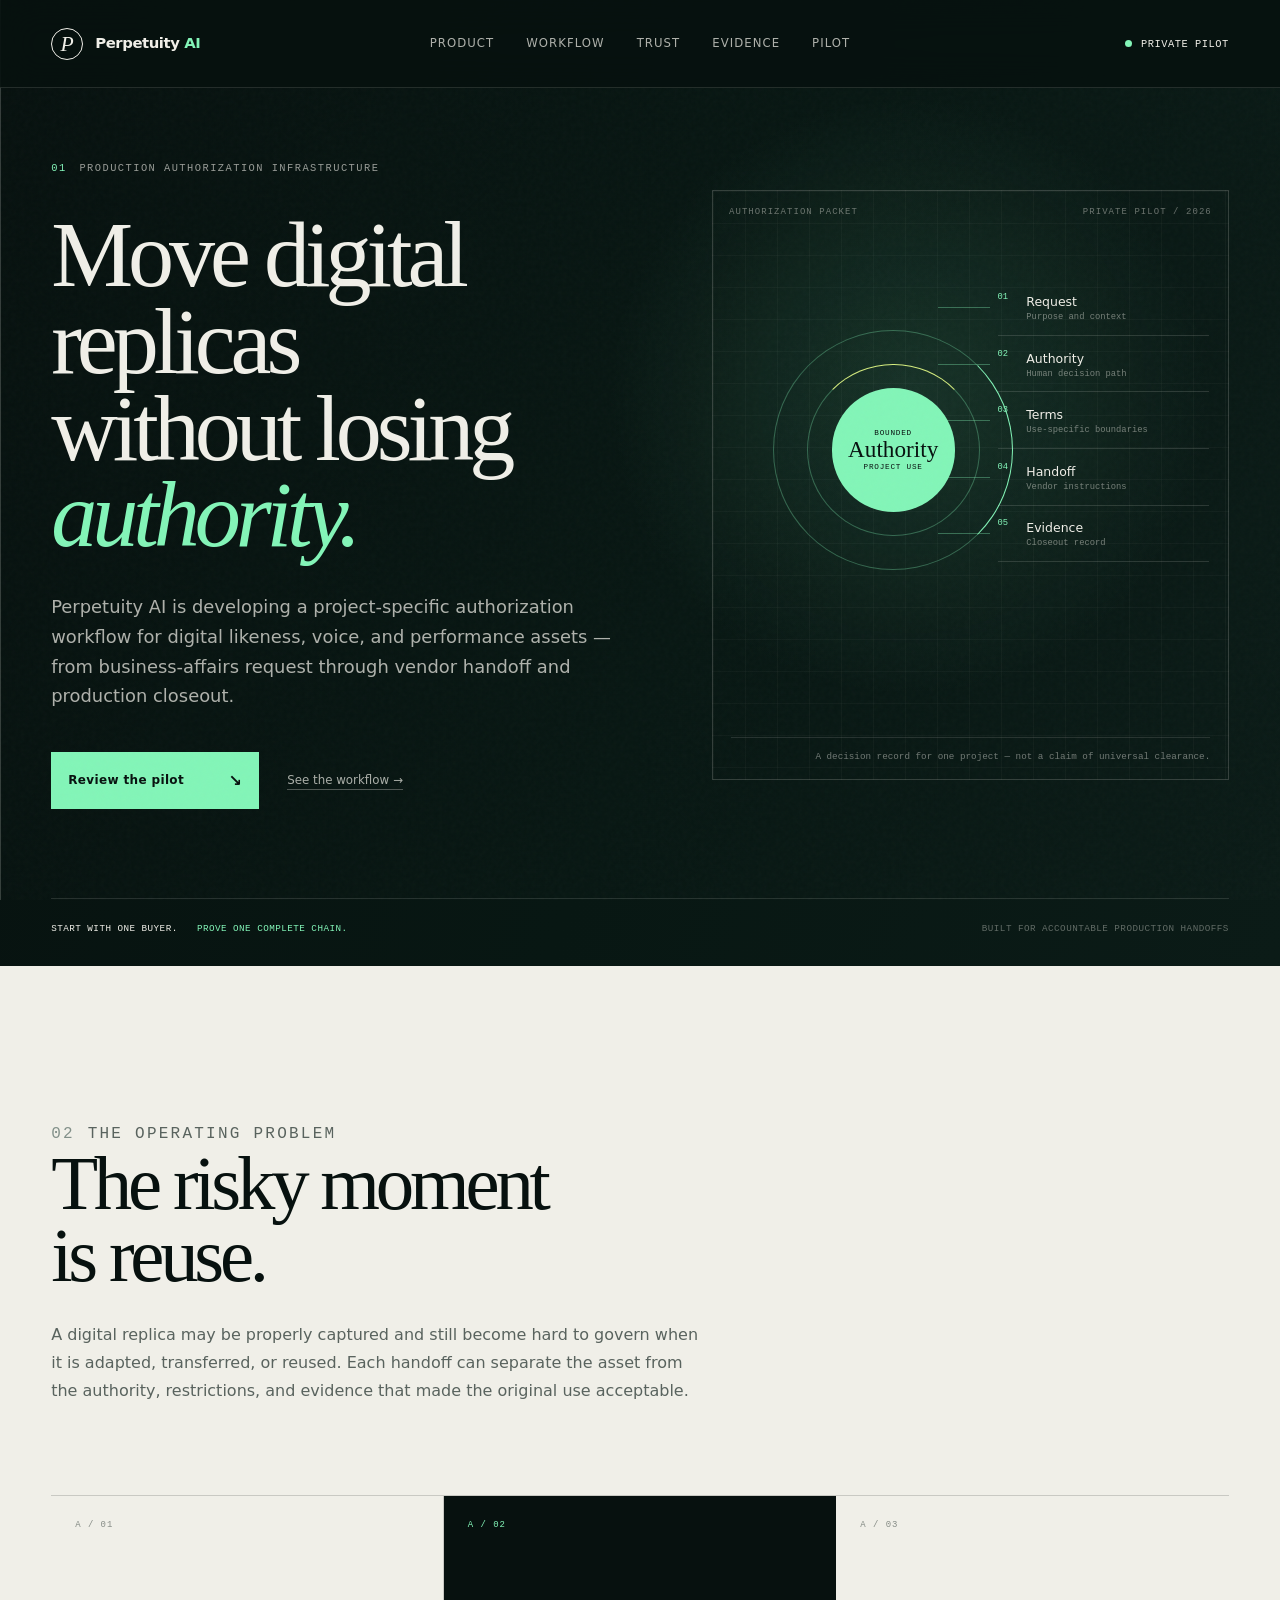
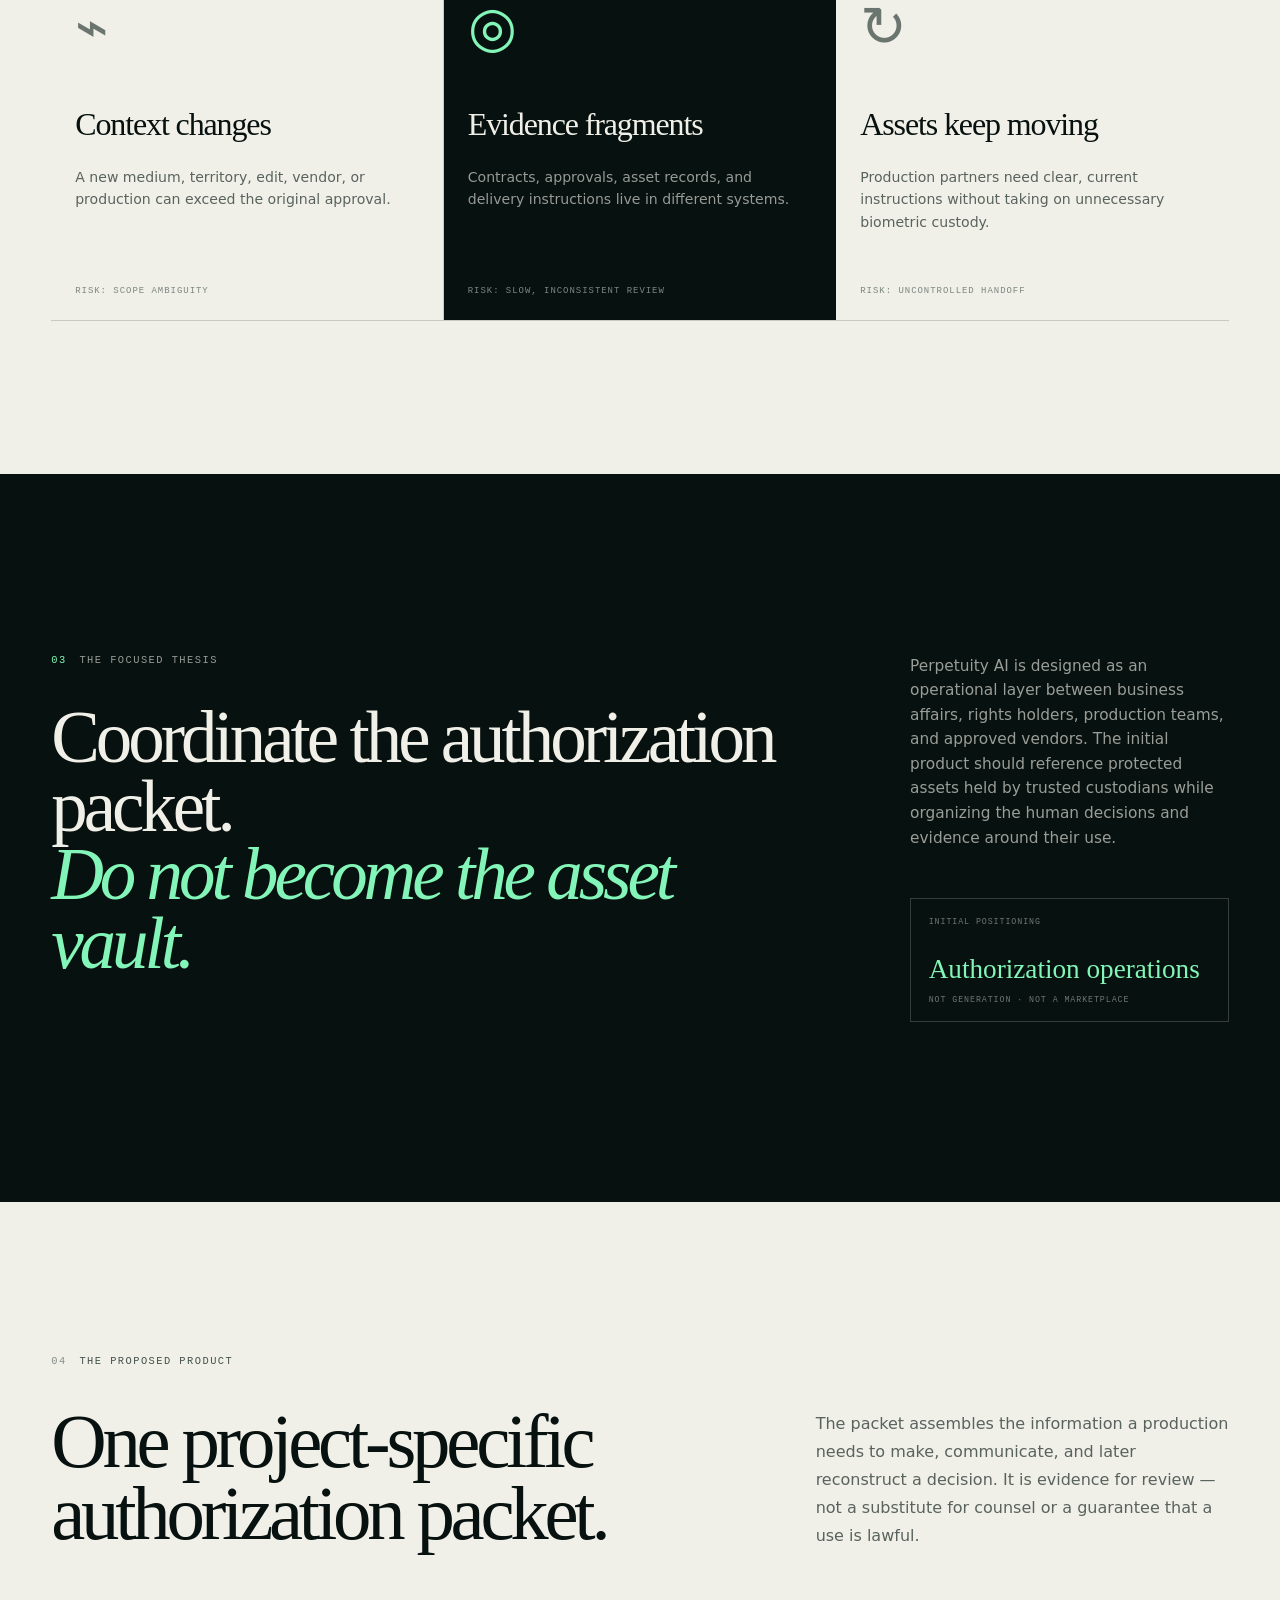
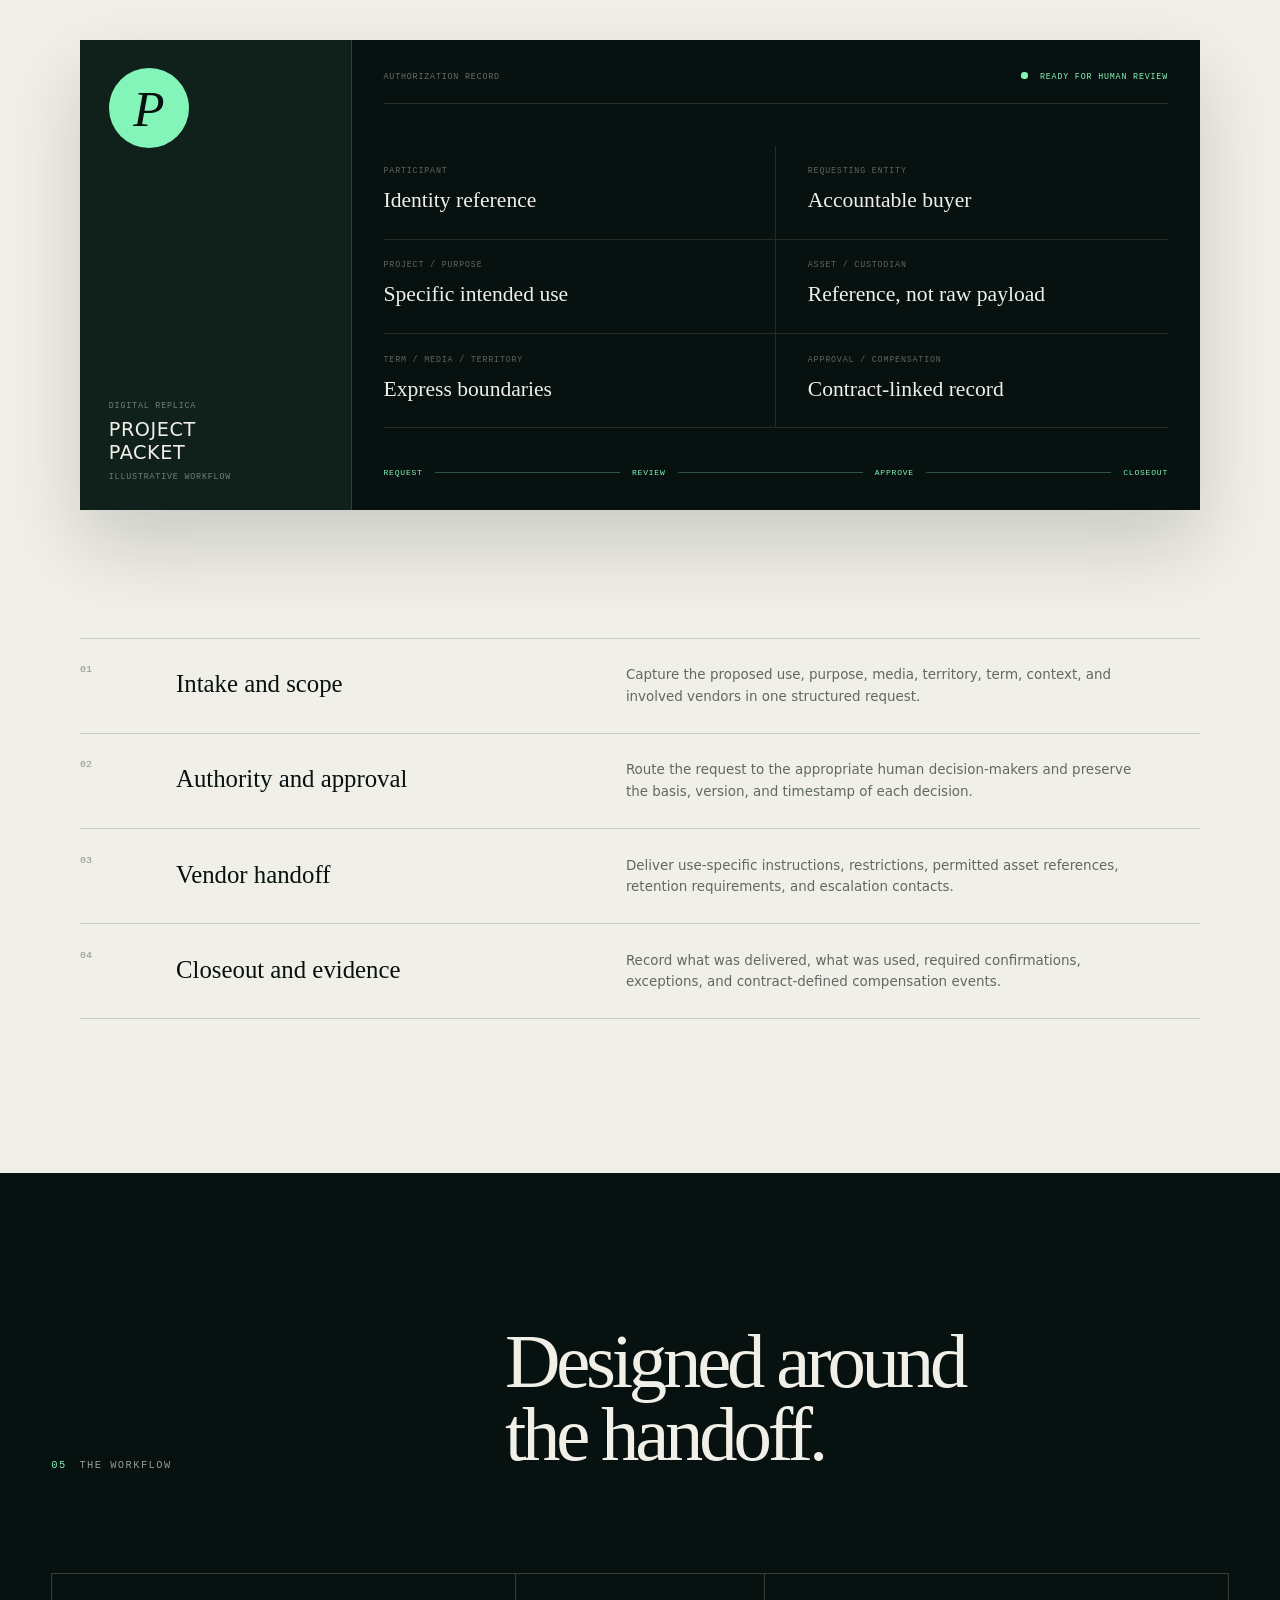
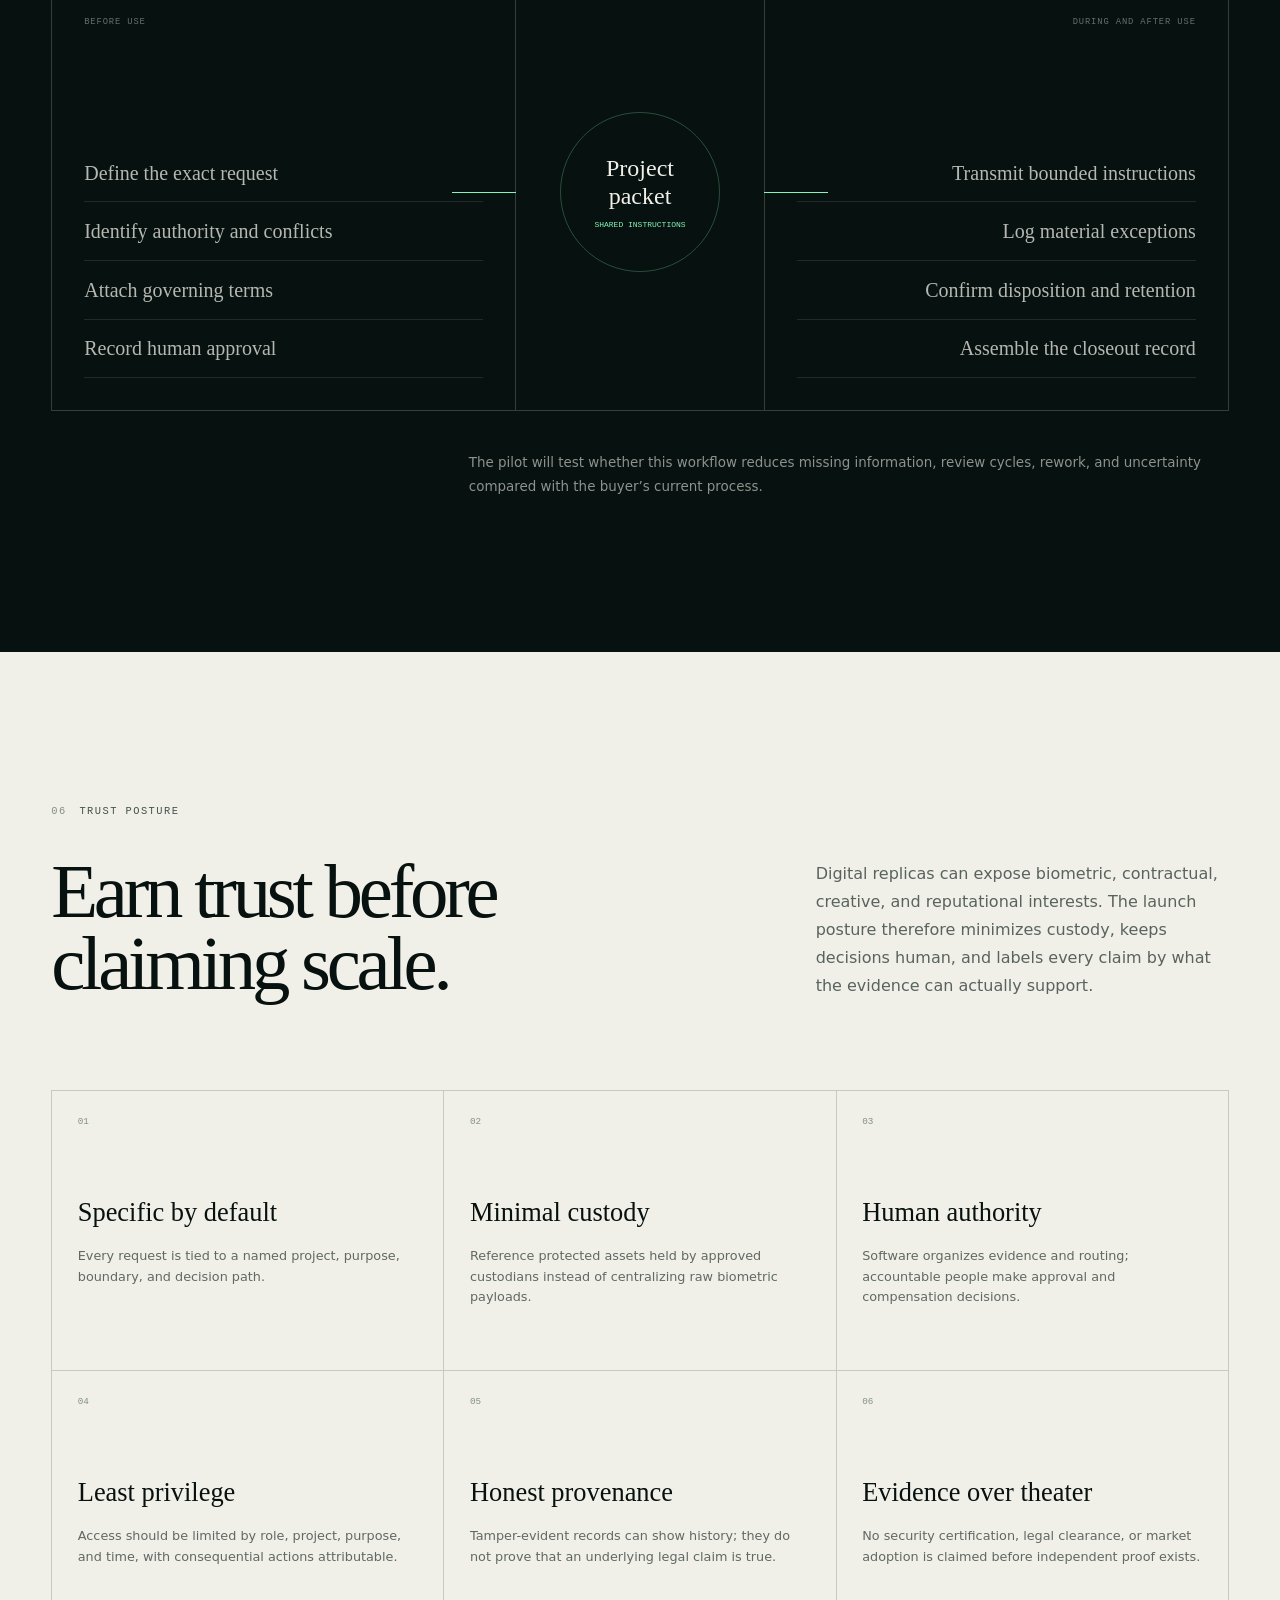
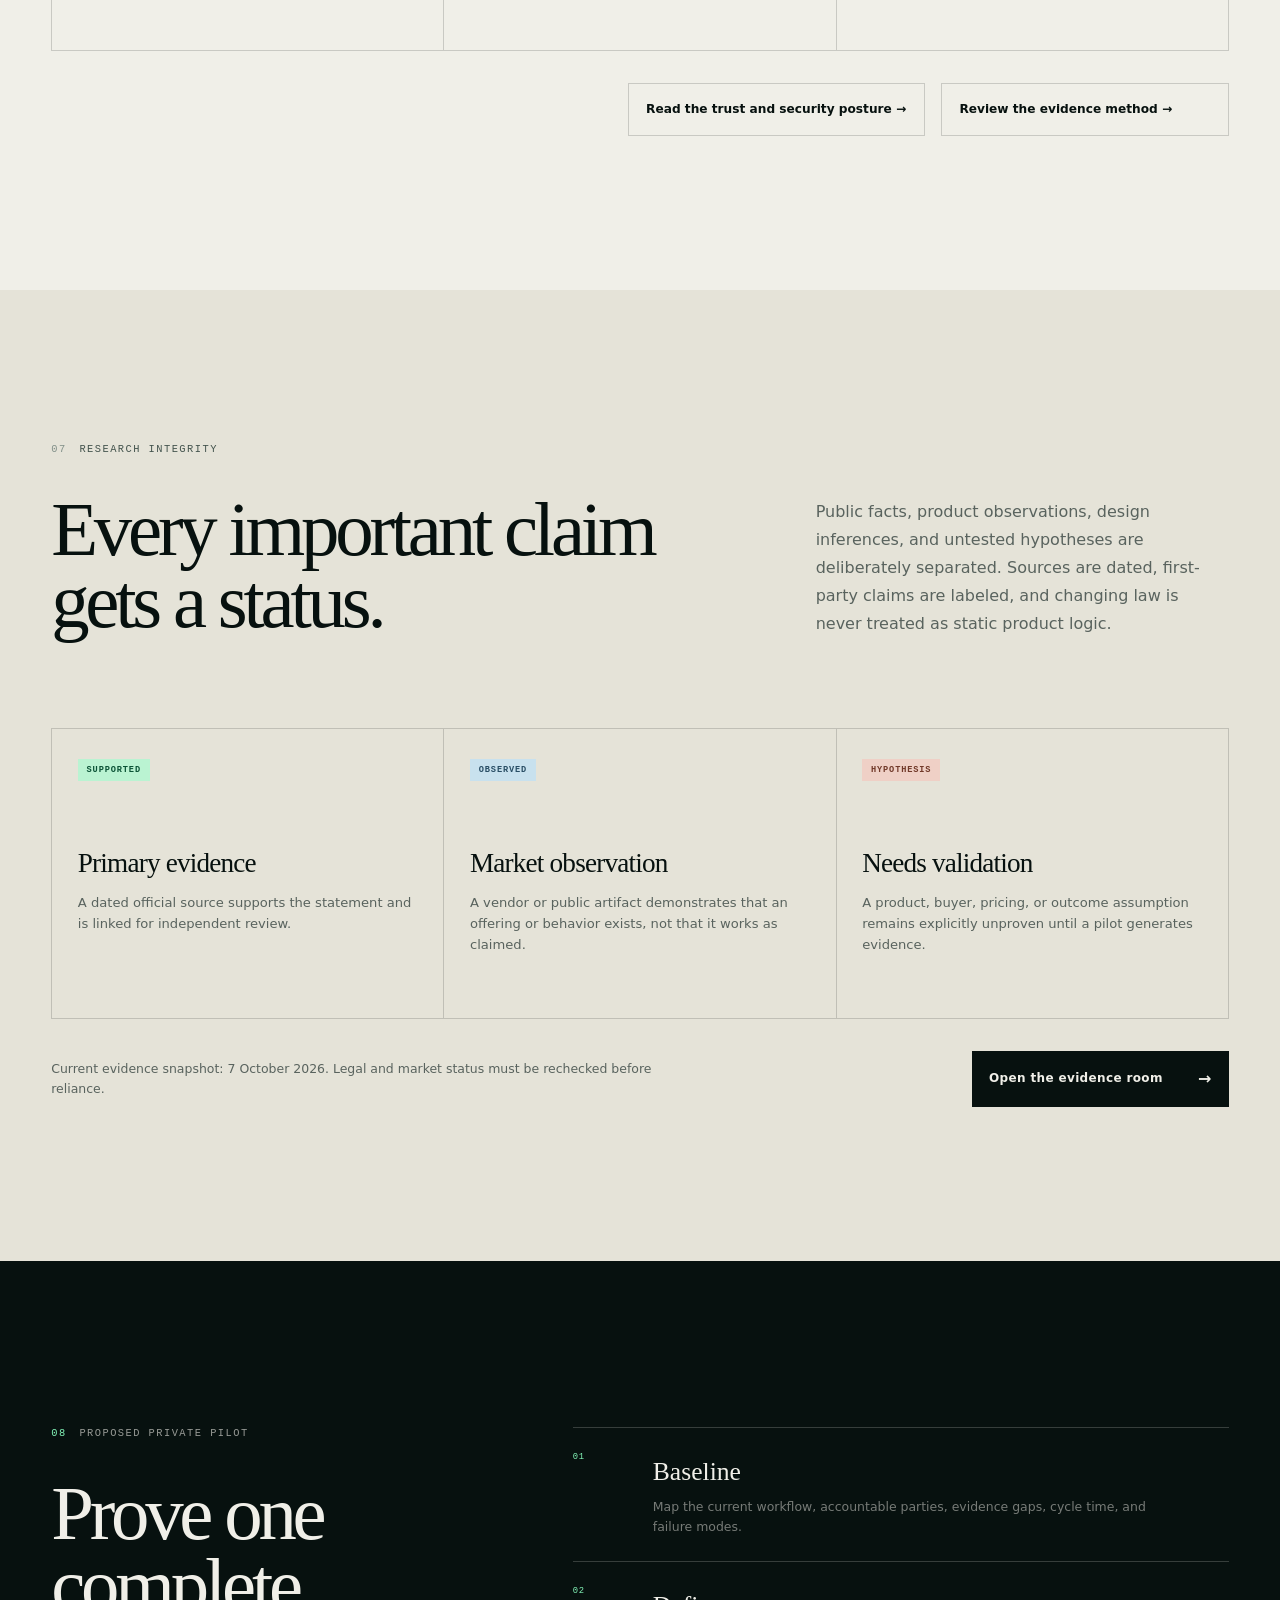
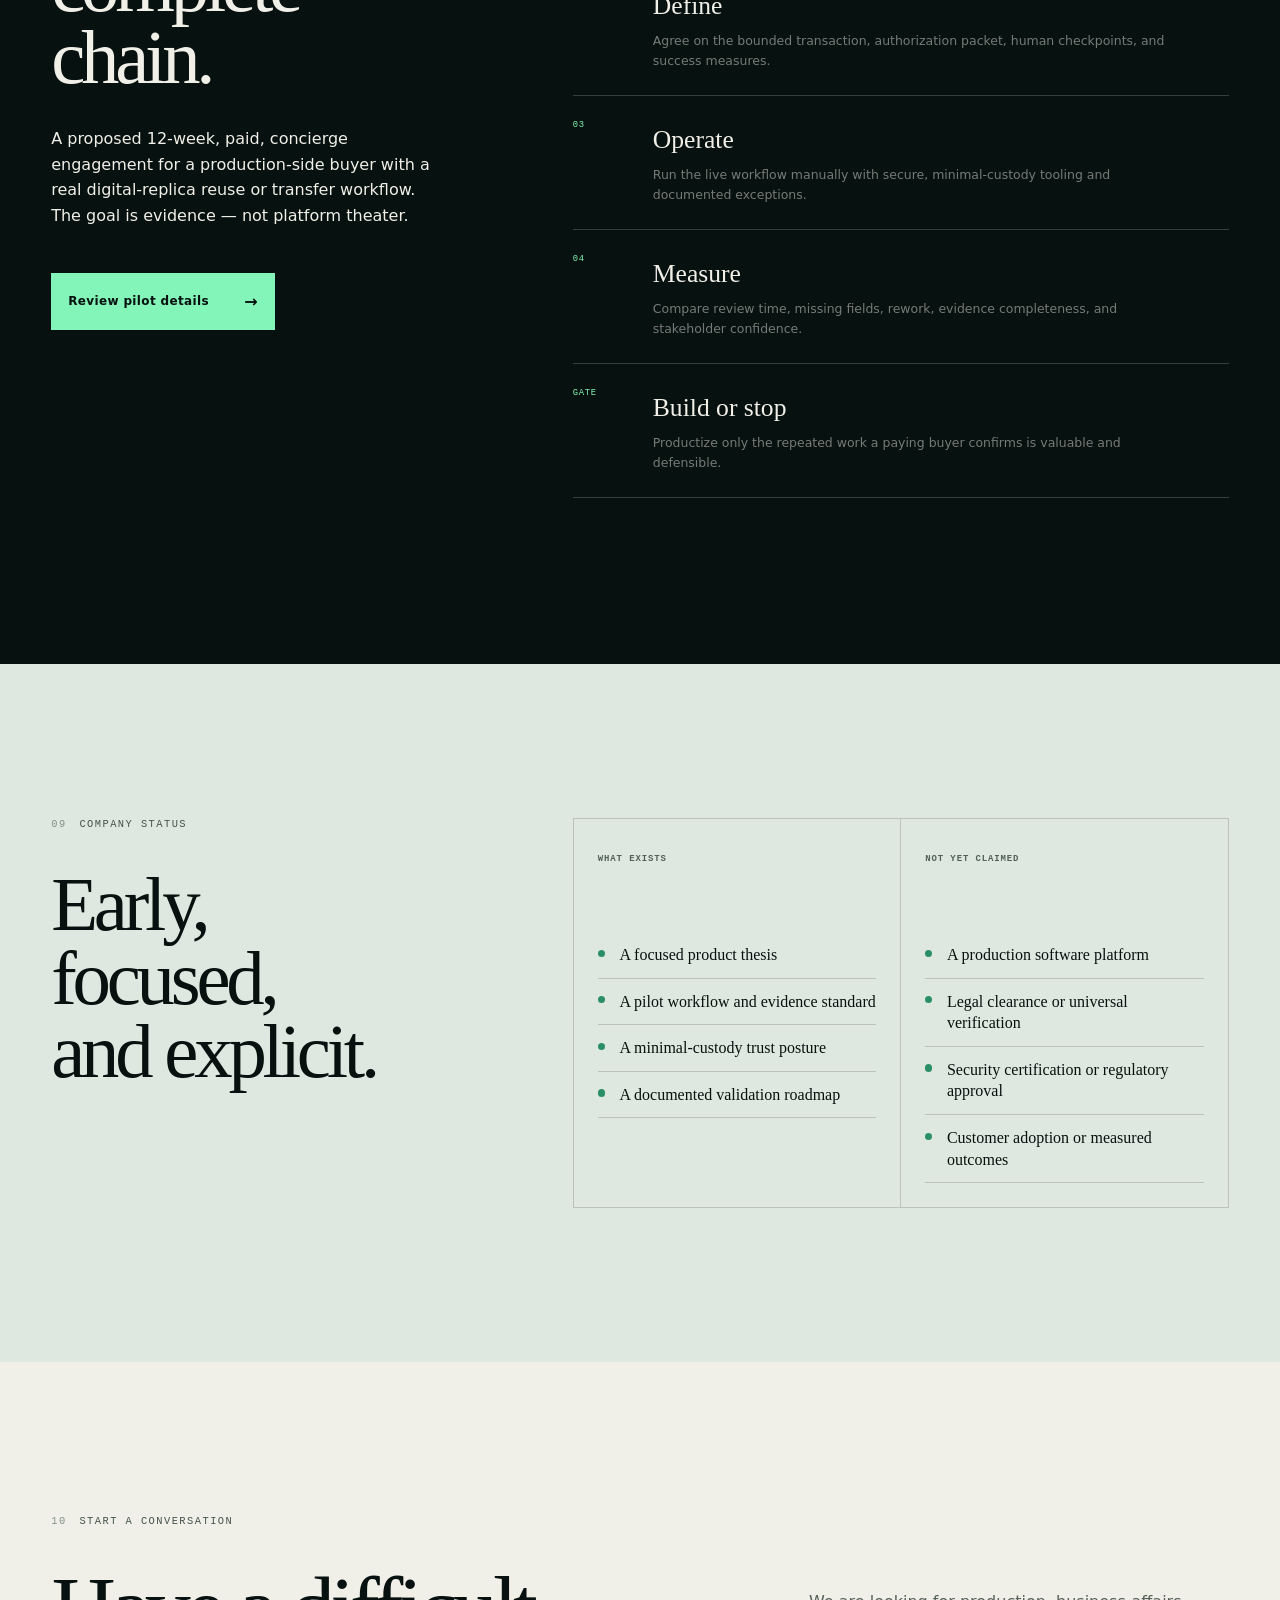
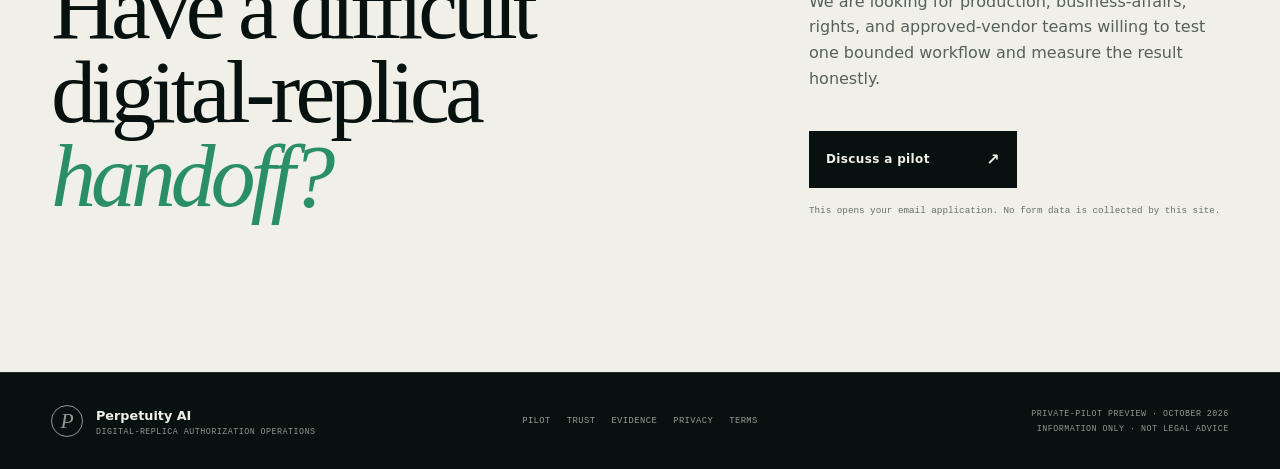
==== commit b45c1553: "Prepare Perpetuity AI for private-pilot launch" ====
--- a/index.html
+++ b/index.html
@@ -5,29 +5,46 @@
     <meta name="viewport" content="width=device-width, initial-scale=1" />
     <meta
       name="description"
-      content="Perpetuity AI is a working venture concept for rights, consent, provenance, and compensation infrastructure for authorized digital replicas."
+      content="Perpetuity AI coordinates project-specific authorization for digital-replica reuse, vendor handoffs, and production closeout."
     />
     <meta name="theme-color" content="#07110f" />
-    <meta property="og:title" content="Perpetuity AI — Digital identity rights infrastructure" />
+    <meta name="robots" content="index,follow,max-image-preview:large" />
+    <link rel="canonical" href="https://dtrezise.github.io/PerpetuityAI/" />
+    <meta property="og:title" content="Perpetuity AI — Digital-replica authorization operations" />
     <meta
       property="og:description"
-      content="A control plane for authorized digital replicas: clear consent, inspectable rights, traceable use, and accountable compensation."
+      content="Keep authority attached when digital likeness, voice, and performance assets move across productions and vendors."
     />
     <meta property="og:type" content="website" />
-    <title>Perpetuity AI — Digital identity rights infrastructure</title>
-    <link rel="preconnect" href="https://fonts.googleapis.com" />
-    <link rel="preconnect" href="https://fonts.gstatic.com" crossorigin />
-    <link
-      href="https://fonts.googleapis.com/css2?family=DM+Mono:wght@300;400;500&amp;family=Manrope:wght@400;500;600;700&amp;family=Newsreader:opsz,wght@6..72,300;6..72,400&amp;display=swap"
-      rel="stylesheet"
+    <meta property="og:url" content="https://dtrezise.github.io/PerpetuityAI/" />
+    <meta property="og:image" content="https://dtrezise.github.io/PerpetuityAI/assets/perpetuity-ai-social.png" />
+    <meta property="og:image:alt" content="Perpetuity AI — authority that travels with the asset" />
+    <meta name="twitter:card" content="summary_large_image" />
+    <meta name="twitter:title" content="Perpetuity AI — Digital-replica authorization operations" />
+    <meta
+      name="twitter:description"
+      content="A project-specific authorization workflow for digital-replica reuse and production handoffs."
     />
+    <meta name="twitter:image" content="https://dtrezise.github.io/PerpetuityAI/assets/perpetuity-ai-social.png" />
+    <title>Perpetuity AI — Digital-replica authorization operations</title>
+    <link rel="icon" href="assets/favicon.svg" type="image/svg+xml" />
+    <link rel="manifest" href="site.webmanifest" />
     <link rel="stylesheet" href="styles.css" />
     <script defer src="script.js"></script>
+    <script type="application/ld+json">
+      {
+        "@context": "https://schema.org",
+        "@type": "WebSite",
+        "name": "Perpetuity AI",
+        "url": "https://dtrezise.github.io/PerpetuityAI/",
+        "description": "A private-pilot venture developing authorization operations for digital replicas."
+      }
+    </script>
   </head>
   <body>
     <a class="skip-link" href="#main">Skip to content</a>
 
-    <div class="page-shell">
+    <div class="page-shell" id="top">
       <header class="site-header" data-header>
         <a class="brand" href="#top" aria-label="Perpetuity AI home">
           <span class="brand-mark" aria-hidden="true"><span>P</span></span>
@@ -47,77 +64,80 @@
         </button>
 
         <nav class="site-nav" id="site-nav" aria-label="Main navigation" data-nav>
-          <a href="#problem">Problem</a>
-          <a href="#infrastructure">Infrastructure</a>
-          <a href="#principles">Principles</a>
-          <a href="#roadmap">Roadmap</a>
+          <a href="#product">Product</a>
+          <a href="#workflow">Workflow</a>
+          <a href="#trust">Trust</a>
+          <a href="evidence.html">Evidence</a>
+          <a href="#pilot">Pilot</a>
         </nav>
 
-        <a class="header-status" href="#roadmap">
+        <a class="header-status" href="#pilot">
           <span aria-hidden="true"></span>
-          Working concept
+          Private pilot
         </a>
       </header>
 
       <main id="main">
-        <section class="hero section" id="top" aria-labelledby="hero-title">
+        <section class="hero section" aria-labelledby="hero-title">
           <div class="hero-copy" data-reveal>
-            <p class="eyebrow"><span>01</span> Digital identity infrastructure</p>
+            <p class="eyebrow"><span>01</span> Production authorization infrastructure</p>
             <h1 id="hero-title">
-              Digital replicas<br />
-              need a <em>control plane.</em>
+              Move digital replicas<br />
+              without losing <em>authority.</em>
             </h1>
             <p class="hero-intro">
-              Perpetuity AI is a rights-first infrastructure concept for authorized digital likeness,
-              voice, and performance—connecting consent to every asset, license, use, and payment.
+              Perpetuity AI is developing a project-specific authorization workflow for digital
+              likeness, voice, and performance assets — from business-affairs request through vendor
+              handoff and production closeout.
             </p>
             <div class="hero-actions">
-              <a class="button button-primary" href="#infrastructure">
-                Explore the model
+              <a class="button button-primary" href="#pilot">
+                Review the pilot
                 <span aria-hidden="true">↘</span>
               </a>
-              <a class="text-link" href="#roadmap">See the launch thesis <span aria-hidden="true">→</span></a>
-            </div>
-          </div>
-
-          <div class="hero-system" aria-label="Illustration of the Perpetuity rights control plane" data-reveal>
+              <a class="text-link" href="#workflow">See the workflow <span aria-hidden="true">→</span></a>
+            </div>
+          </div>
+
+          <div class="hero-system" aria-label="Illustration of a project authorization packet" data-reveal>
             <div class="system-meta">
-              <span>AUTHORIZATION GRAPH</span>
-              <span>CONCEPT / 01</span>
+              <span>AUTHORIZATION PACKET</span>
+              <span>PRIVATE PILOT / 2026</span>
             </div>
             <div class="identity-core">
               <div class="identity-orbit orbit-one" aria-hidden="true"></div>
               <div class="identity-orbit orbit-two" aria-hidden="true"></div>
               <div class="identity-seal">
-                <span>Verified</span>
-                <strong>Identity</strong>
-                <small>Rights holder</small>
+                <span>Bounded</span>
+                <strong>Authority</strong>
+                <small>Project use</small>
               </div>
             </div>
             <ol class="system-rail">
-              <li><span>01</span><strong>Consent</strong><small>Specific &amp; versioned</small></li>
-              <li><span>02</span><strong>Asset</strong><small>Traceable provenance</small></li>
-              <li><span>03</span><strong>License</strong><small>Bounded permission</small></li>
-              <li><span>04</span><strong>Use</strong><small>Inspectable evidence</small></li>
-              <li><span>05</span><strong>Payment</strong><small>Contract-defined</small></li>
+              <li><span>01</span><strong>Request</strong><small>Purpose and context</small></li>
+              <li><span>02</span><strong>Authority</strong><small>Human decision path</small></li>
+              <li><span>03</span><strong>Terms</strong><small>Use-specific boundaries</small></li>
+              <li><span>04</span><strong>Handoff</strong><small>Vendor instructions</small></li>
+              <li><span>05</span><strong>Evidence</strong><small>Closeout record</small></li>
             </ol>
-            <p class="system-note">One continuous chain of authority—from person to production.</p>
+            <p class="system-note">A decision record for one project — not a claim of universal clearance.</p>
           </div>
 
           <div class="hero-footer" data-reveal>
-            <p>Consent is not a checkbox.</p>
-            <p>It is an operating system.</p>
-            <span>Scroll to examine the thesis</span>
+            <p>Start with one buyer.</p>
+            <p>Prove one complete chain.</p>
+            <span>Built for accountable production handoffs</span>
           </div>
         </section>
 
         <section class="problem section" id="problem" aria-labelledby="problem-title">
           <div class="section-heading" data-reveal>
-            <p class="eyebrow"><span>02</span> The problem</p>
-            <h2 id="problem-title">The asset moves faster<br />than the authority.</h2>
-            <p>
-              Digital likeness, voice, and performance assets can cross vendors, productions, and media
-              long after their original capture. The documentation that governs them rarely travels as well.
+            <p class="eyebrow"><span>02</span> The operating problem</p>
+            <h2 id="problem-title">The risky moment<br />is reuse.</h2>
+            <p>
+              A digital replica may be properly captured and still become hard to govern when it is
+              adapted, transferred, or reused. Each handoff can separate the asset from the authority,
+              restrictions, and evidence that made the original use acceptable.
             </p>
           </div>
 
@@ -125,58 +145,59 @@
             <article class="problem-card" data-reveal>
               <span class="card-index">A / 01</span>
               <div class="card-symbol" aria-hidden="true">⌁</div>
-              <h3>Permission fragments</h3>
-              <p>Consent lives across contracts, email, call sheets, deal memos, and disconnected systems.</p>
-              <small>Result: unclear authority</small>
+              <h3>Context changes</h3>
+              <p>A new medium, territory, edit, vendor, or production can exceed the original approval.</p>
+              <small>Risk: scope ambiguity</small>
             </article>
             <article class="problem-card featured" data-reveal>
               <span class="card-index">A / 02</span>
               <div class="card-symbol" aria-hidden="true">◎</div>
-              <h3>Assets keep traveling</h3>
-              <p>Scans, recordings, rigs, and derived models persist across tools and counterparties.</p>
-              <small>Result: invisible exposure</small>
+              <h3>Evidence fragments</h3>
+              <p>Contracts, approvals, asset records, and delivery instructions live in different systems.</p>
+              <small>Risk: slow, inconsistent review</small>
             </article>
             <article class="problem-card" data-reveal>
               <span class="card-index">A / 03</span>
               <div class="card-symbol" aria-hidden="true">↻</div>
-              <h3>Rules keep changing</h3>
-              <p>Union terms, state laws, project conditions, and performer approvals evolve over time.</p>
-              <small>Result: expensive rework</small>
+              <h3>Assets keep moving</h3>
+              <p>Production partners need clear, current instructions without taking on unnecessary biometric custody.</p>
+              <small>Risk: uncontrolled handoff</small>
             </article>
           </div>
         </section>
 
         <section class="thesis section" aria-labelledby="thesis-title">
           <div class="thesis-statement" data-reveal>
-            <p class="eyebrow light"><span>03</span> The working thesis</p>
+            <p class="eyebrow light"><span>03</span> The focused thesis</p>
             <h2 id="thesis-title">
-              The next durable layer is not another model.<br />
-              <em>It is accountable permission.</em>
+              Coordinate the authorization packet.<br />
+              <em>Do not become the asset vault.</em>
             </h2>
           </div>
           <div class="thesis-detail" data-reveal>
             <p>
-              Perpetuity AI is conceived as neutral infrastructure above capture and generation tools. It
-              does not decide whether a replica should exist. It records who may decide, under which terms,
-              and with what evidence.
+              Perpetuity AI is designed as an operational layer between business affairs, rights holders,
+              production teams, and approved vendors. The initial product should reference protected assets
+              held by trusted custodians while organizing the human decisions and evidence around their use.
             </p>
             <div class="thesis-badge">
-              <span>POSITIONING</span>
-              <strong>Rights orchestration</strong>
-              <small>Not generation</small>
-            </div>
-          </div>
-        </section>
-
-        <section class="infrastructure section" id="infrastructure" aria-labelledby="infrastructure-title">
+              <span>INITIAL POSITIONING</span>
+              <strong>Authorization operations</strong>
+              <small>Not generation · not a marketplace</small>
+            </div>
+          </div>
+        </section>
+
+        <section class="infrastructure section" id="product" aria-labelledby="product-title">
           <div class="section-heading split" data-reveal>
             <div>
-              <p class="eyebrow"><span>04</span> The infrastructure</p>
-              <h2 id="infrastructure-title">A rights passport<br />for every replica.</h2>
-            </div>
-            <p>
-              Each authorized identity asset carries an inspectable chain of authority—not a vague promise
-              that it was “cleared.”
+              <p class="eyebrow"><span>04</span> The proposed product</p>
+              <h2 id="product-title">One project-specific<br />authorization packet.</h2>
+            </div>
+            <p>
+              The packet assembles the information a production needs to make, communicate, and later
+              reconstruct a decision. It is evidence for review — not a substitute for counsel or a guarantee
+              that a use is lawful.
             </p>
           </div>
 
@@ -184,24 +205,24 @@
             <div class="passport-sidebar">
               <div class="passport-mark" aria-hidden="true">P</div>
               <span>DIGITAL REPLICA</span>
-              <strong>RIGHTS<br />PASSPORT</strong>
-              <small>Illustrative record</small>
+              <strong>PROJECT<br />PACKET</strong>
+              <small>Illustrative workflow</small>
             </div>
             <div class="passport-body">
               <div class="passport-topline">
                 <span>AUTHORIZATION RECORD</span>
-                <span class="verified"><i aria-hidden="true"></i> VERIFIED CHAIN</span>
+                <span class="verified"><i aria-hidden="true"></i> READY FOR HUMAN REVIEW</span>
               </div>
               <div class="passport-fields">
-                <div><span>RIGHTS HOLDER</span><strong>Identity verified</strong></div>
-                <div><span>AUTHORIZED REPRESENTATIVE</span><strong>Authority recorded</strong></div>
-                <div><span>PROJECT</span><strong>Use-specific scope</strong></div>
-                <div><span>ASSET</span><strong>Provenance linked</strong></div>
-                <div><span>TERM / MEDIA / TERRITORY</span><strong>Boundaries encoded</strong></div>
-                <div><span>COMPENSATION</span><strong>Contract rules attached</strong></div>
+                <div><span>PARTICIPANT</span><strong>Identity reference</strong></div>
+                <div><span>REQUESTING ENTITY</span><strong>Accountable buyer</strong></div>
+                <div><span>PROJECT / PURPOSE</span><strong>Specific intended use</strong></div>
+                <div><span>ASSET / CUSTODIAN</span><strong>Reference, not raw payload</strong></div>
+                <div><span>TERM / MEDIA / TERRITORY</span><strong>Express boundaries</strong></div>
+                <div><span>APPROVAL / COMPENSATION</span><strong>Contract-linked record</strong></div>
               </div>
               <div class="passport-trace">
-                <span>CONSENT</span><i></i><span>LICENSE</span><i></i><span>USE</span><i></i><span>LEDGER</span>
+                <span>REQUEST</span><i></i><span>REVIEW</span><i></i><span>APPROVE</span><i></i><span>CLOSEOUT</span>
               </div>
             </div>
           </div>
@@ -209,122 +230,199 @@
           <div class="infrastructure-list">
             <article data-reveal>
               <span>01</span>
-              <div><h3>Identity &amp; authority</h3><p>Verify the person, estate, representative, or organization empowered to approve use.</p></div>
+              <div><h3>Intake and scope</h3><p>Capture the proposed use, purpose, media, territory, term, context, and involved vendors in one structured request.</p></div>
             </article>
             <article data-reveal>
               <span>02</span>
-              <div><h3>Rights graph</h3><p>Connect source material, derived assets, contracts, approvals, and restrictions.</p></div>
+              <div><h3>Authority and approval</h3><p>Route the request to the appropriate human decision-makers and preserve the basis, version, and timestamp of each decision.</p></div>
             </article>
             <article data-reveal>
               <span>03</span>
-              <div><h3>Use-specific licensing</h3><p>Define medium, territory, term, context, vendor, and prohibited transformations.</p></div>
+              <div><h3>Vendor handoff</h3><p>Deliver use-specific instructions, restrictions, permitted asset references, retention requirements, and escalation contacts.</p></div>
             </article>
             <article data-reveal>
               <span>04</span>
-              <div><h3>Evidence &amp; compensation</h3><p>Record delivery, usage events, human approvals, and contract-defined payments.</p></div>
-            </article>
-          </div>
-        </section>
-
-        <section class="exchange section" aria-labelledby="exchange-title">
+              <div><h3>Closeout and evidence</h3><p>Record what was delivered, what was used, required confirmations, exceptions, and contract-defined compensation events.</p></div>
+            </article>
+          </div>
+        </section>
+
+        <section class="exchange section" id="workflow" aria-labelledby="workflow-title">
           <div class="exchange-heading" data-reveal>
-            <p class="eyebrow light"><span>05</span> Two-sided trust</p>
-            <h2 id="exchange-title">Control for the person.<br />Clarity for the production.</h2>
+            <p class="eyebrow light"><span>05</span> The workflow</p>
+            <h2 id="workflow-title">Designed around<br />the handoff.</h2>
           </div>
           <div class="exchange-board" data-reveal>
             <div class="exchange-side">
-              <span class="exchange-label">PERFORMER / RIGHTS HOLDER</span>
+              <span class="exchange-label">BEFORE USE</span>
               <ul>
-                <li>See exactly what is requested</li>
-                <li>Approve bounded uses</li>
-                <li>Track authorized assets</li>
-                <li>Verify compensation</li>
+                <li>Define the exact request</li>
+                <li>Identify authority and conflicts</li>
+                <li>Attach governing terms</li>
+                <li>Record human approval</li>
               </ul>
             </div>
             <div class="exchange-core">
               <div class="pulse" aria-hidden="true"></div>
-              <strong>Perpetuity<br />control plane</strong>
-              <span>Shared record</span>
+              <strong>Project<br />packet</strong>
+              <span>Shared instructions</span>
             </div>
             <div class="exchange-side right">
-              <span class="exchange-label">PRODUCTION / LICENSEE</span>
+              <span class="exchange-label">DURING AND AFTER USE</span>
               <ul>
-                <li>Request specific permission</li>
-                <li>Confirm chain of authority</li>
-                <li>Reduce clearance friction</li>
-                <li>Preserve an audit trail</li>
+                <li>Transmit bounded instructions</li>
+                <li>Log material exceptions</li>
+                <li>Confirm disposition and retention</li>
+                <li>Assemble the closeout record</li>
               </ul>
             </div>
           </div>
-        </section>
-
-        <section class="principles section" id="principles" aria-labelledby="principles-title">
+          <p class="section-note" data-reveal>
+            The pilot will test whether this workflow reduces missing information, review cycles, rework,
+            and uncertainty compared with the buyer’s current process.
+          </p>
+        </section>
+
+        <section class="principles section" id="trust" aria-labelledby="trust-title">
           <div class="section-heading split" data-reveal>
             <div>
-              <p class="eyebrow"><span>06</span> Trust principles</p>
-              <h2 id="principles-title">Infrastructure worthy<br />of an identity.</h2>
-            </div>
-            <p>
-              A digital replica cannot be reset like a password. The product has to minimize custody,
-              narrow access, and make every consequential action visible.
+              <p class="eyebrow"><span>06</span> Trust posture</p>
+              <h2 id="trust-title">Earn trust before<br />claiming scale.</h2>
+            </div>
+            <p>
+              Digital replicas can expose biometric, contractual, creative, and reputational interests.
+              The launch posture therefore minimizes custody, keeps decisions human, and labels every claim
+              by what the evidence can actually support.
             </p>
           </div>
 
           <div class="principle-grid">
-            <article data-reveal><span>01</span><h3>Specific by default</h3><p>No perpetual blanket permission. Every request has a defined purpose and boundary.</p></article>
-            <article data-reveal><span>02</span><h3>Minimal custody</h3><p>Keep raw biometric payloads with trusted custodians whenever the workflow permits.</p></article>
-            <article data-reveal><span>03</span><h3>Future-use control</h3><p>Expiration and revocation govern what may happen next without rewriting the past.</p></article>
-            <article data-reveal><span>04</span><h3>Vendor neutral</h3><p>Rights travel across approved capture, generation, storage, and production systems.</p></article>
-            <article data-reveal><span>05</span><h3>Human approval</h3><p>Algorithms may provide evidence; they do not unilaterally determine consent or pay.</p></article>
-            <article data-reveal><span>06</span><h3>Inspectable history</h3><p>Every authorization, change, access event, and usage record remains attributable.</p></article>
-          </div>
-        </section>
-
-        <section class="roadmap section" id="roadmap" aria-labelledby="roadmap-title">
+            <article data-reveal><span>01</span><h3>Specific by default</h3><p>Every request is tied to a named project, purpose, boundary, and decision path.</p></article>
+            <article data-reveal><span>02</span><h3>Minimal custody</h3><p>Reference protected assets held by approved custodians instead of centralizing raw biometric payloads.</p></article>
+            <article data-reveal><span>03</span><h3>Human authority</h3><p>Software organizes evidence and routing; accountable people make approval and compensation decisions.</p></article>
+            <article data-reveal><span>04</span><h3>Least privilege</h3><p>Access should be limited by role, project, purpose, and time, with consequential actions attributable.</p></article>
+            <article data-reveal><span>05</span><h3>Honest provenance</h3><p>Tamper-evident records can show history; they do not prove that an underlying legal claim is true.</p></article>
+            <article data-reveal><span>06</span><h3>Evidence over theater</h3><p>No security certification, legal clearance, or market adoption is claimed before independent proof exists.</p></article>
+          </div>
+
+          <div class="trust-links" data-reveal>
+            <a href="trust.html">Read the trust and security posture <span aria-hidden="true">→</span></a>
+            <a href="evidence.html">Review the evidence method <span aria-hidden="true">→</span></a>
+          </div>
+        </section>
+
+        <section class="evidence-preview section" aria-labelledby="evidence-title">
+          <div class="section-heading split" data-reveal>
+            <div>
+              <p class="eyebrow"><span>07</span> Research integrity</p>
+              <h2 id="evidence-title">Every important claim<br />gets a status.</h2>
+            </div>
+            <p>
+              Public facts, product observations, design inferences, and untested hypotheses are deliberately
+              separated. Sources are dated, first-party claims are labeled, and changing law is never treated
+              as static product logic.
+            </p>
+          </div>
+          <div class="evidence-grid">
+            <article data-reveal>
+              <span class="evidence-state verified-state">SUPPORTED</span>
+              <h3>Primary evidence</h3>
+              <p>A dated official source supports the statement and is linked for independent review.</p>
+            </article>
+            <article data-reveal>
+              <span class="evidence-state observed-state">OBSERVED</span>
+              <h3>Market observation</h3>
+              <p>A vendor or public artifact demonstrates that an offering or behavior exists, not that it works as claimed.</p>
+            </article>
+            <article data-reveal>
+              <span class="evidence-state hypothesis-state">HYPOTHESIS</span>
+              <h3>Needs validation</h3>
+              <p>A product, buyer, pricing, or outcome assumption remains explicitly unproven until a pilot generates evidence.</p>
+            </article>
+          </div>
+          <div class="evidence-action" data-reveal>
+            <p>Current evidence snapshot: 7 October 2026. Legal and market status must be rechecked before reliance.</p>
+            <a class="button button-dark" href="evidence.html">Open the evidence room <span aria-hidden="true">→</span></a>
+          </div>
+        </section>
+
+        <section class="roadmap section" id="pilot" aria-labelledby="pilot-title">
           <div class="roadmap-intro" data-reveal>
-            <p class="eyebrow light"><span>07</span> Launch thesis</p>
-            <h2 id="roadmap-title">Start with one<br />complete chain.</h2>
-            <p>
-              The first proof is not a marketplace. It is one real, paid, authorized transaction that
-              moves from request to consent, production use, and compensation without losing its evidence.
-            </p>
+            <p class="eyebrow light"><span>08</span> Proposed private pilot</p>
+            <h2 id="pilot-title">Prove one<br />complete chain.</h2>
+            <p>
+              A proposed 12-week, paid, concierge engagement for a production-side buyer with a real
+              digital-replica reuse or transfer workflow. The goal is evidence — not platform theater.
+            </p>
+            <a class="button button-primary pilot-button" href="pilot.html">Review pilot details <span aria-hidden="true">→</span></a>
           </div>
 
           <ol class="roadmap-steps">
             <li data-reveal>
-              <span>NOW</span>
-              <div><strong>Discover</strong><p>Choose one production buyer and one bounded digital-replica use case.</p></div>
-            </li>
-            <li data-reveal>
               <span>01</span>
-              <div><strong>Model</strong><p>Define the rights graph, consent lifecycle, threat model, and pilot terms.</p></div>
+              <div><strong>Baseline</strong><p>Map the current workflow, accountable parties, evidence gaps, cycle time, and failure modes.</p></div>
             </li>
             <li data-reveal>
               <span>02</span>
-              <div><strong>Pilot</strong><p>Run the workflow with paid design partners before building a broad platform.</p></div>
+              <div><strong>Define</strong><p>Agree on the bounded transaction, authorization packet, human checkpoints, and success measures.</p></div>
             </li>
             <li data-reveal>
               <span>03</span>
-              <div><strong>Harden</strong><p>Turn validated operations into secure, repeatable, enterprise-grade software.</p></div>
+              <div><strong>Operate</strong><p>Run the live workflow manually with secure, minimal-custody tooling and documented exceptions.</p></div>
             </li>
             <li data-reveal>
-              <span>LATER</span>
-              <div><strong>Expand</strong><p>Add vendors and markets only after repeat demand proves transaction density.</p></div>
+              <span>04</span>
+              <div><strong>Measure</strong><p>Compare review time, missing fields, rework, evidence completeness, and stakeholder confidence.</p></div>
+            </li>
+            <li data-reveal>
+              <span>GATE</span>
+              <div><strong>Build or stop</strong><p>Productize only the repeated work a paying buyer confirms is valuable and defensible.</p></div>
             </li>
           </ol>
         </section>
 
+        <section class="company-status section" aria-labelledby="status-title">
+          <div data-reveal>
+            <p class="eyebrow"><span>09</span> Company status</p>
+            <h2 id="status-title">Early, focused,<br />and explicit.</h2>
+          </div>
+          <div class="status-columns" data-reveal>
+            <article>
+              <span>WHAT EXISTS</span>
+              <ul>
+                <li>A focused product thesis</li>
+                <li>A pilot workflow and evidence standard</li>
+                <li>A minimal-custody trust posture</li>
+                <li>A documented validation roadmap</li>
+              </ul>
+            </article>
+            <article>
+              <span>NOT YET CLAIMED</span>
+              <ul>
+                <li>A production software platform</li>
+                <li>Legal clearance or universal verification</li>
+                <li>Security certification or regulatory approval</li>
+                <li>Customer adoption or measured outcomes</li>
+              </ul>
+            </article>
+          </div>
+        </section>
+
         <section class="closing section" aria-labelledby="closing-title">
           <div data-reveal>
-            <p class="eyebrow"><span>08</span> The ambition</p>
-            <h2 id="closing-title">Make authorized<br />digital performance<br /><em>legible.</em></h2>
+            <p class="eyebrow"><span>10</span> Start a conversation</p>
+            <h2 id="closing-title">Have a difficult<br />digital-replica<br /><em>handoff?</em></h2>
           </div>
           <div class="closing-copy" data-reveal>
             <p>
-              A neutral record connecting people, rights, assets, permissions, uses, and payments—so
-              creative technology can move quickly without leaving authority behind.
-            </p>
-            <a class="button button-dark" href="#top">Return to the thesis <span aria-hidden="true">↑</span></a>
+              We are looking for production, business-affairs, rights, and approved-vendor teams willing
+              to test one bounded workflow and measure the result honestly.
+            </p>
+            <a
+              class="button button-dark"
+              href="mailto:dan@dantrezise.com?subject=Perpetuity%20AI%20pilot%20conversation"
+            >Discuss a pilot <span aria-hidden="true">↗</span></a>
+            <small class="contact-note">This opens your email application. No form data is collected by this site.</small>
           </div>
         </section>
       </main>
@@ -332,10 +430,19 @@
       <footer class="site-footer">
         <div class="footer-brand">
           <span class="brand-mark" aria-hidden="true"><span>P</span></span>
-          <div><strong>Perpetuity AI</strong><small>Digital identity rights infrastructure</small></div>
+          <div><strong>Perpetuity AI</strong><small>Digital-replica authorization operations</small></div>
         </div>
-        <p>Working venture concept · July 2026</p>
-        <p class="disclaimer">Conceptual information only. Not legal advice.</p>
+        <nav class="footer-nav" aria-label="Footer navigation">
+          <a href="pilot.html">Pilot</a>
+          <a href="trust.html">Trust</a>
+          <a href="evidence.html">Evidence</a>
+          <a href="privacy.html">Privacy</a>
+          <a href="terms.html">Terms</a>
+        </nav>
+        <div class="footer-meta">
+          <p>Private-pilot preview · October 2026</p>
+          <p class="disclaimer">Information only · Not legal advice</p>
+        </div>
       </footer>
     </div>
   </body>
--- a/styles.css
+++ b/styles.css
@@ -8,9 +8,9 @@
   --grey: #858b85;
   --line: rgba(7, 17, 15, 0.17);
   --light-line: rgba(240, 239, 232, 0.2);
-  --sans: "Manrope", system-ui, -apple-system, BlinkMacSystemFont, "Segoe UI", sans-serif;
-  --serif: "Newsreader", Georgia, serif;
-  --mono: "DM Mono", "SFMono-Regular", Consolas, monospace;
+  --sans: Inter, ui-sans-serif, system-ui, -apple-system, BlinkMacSystemFont, "Segoe UI", sans-serif;
+  --serif: Georgia, "Times New Roman", serif;
+  --mono: "SFMono-Regular", Consolas, "Liberation Mono", monospace;
   --gutter: clamp(1.25rem, 4vw, 4.5rem);
   --header-height: 5.5rem;
 }
@@ -1126,13 +1126,13 @@
   justify-self: end;
 }
 
-[data-reveal] {
+.reveal-ready [data-reveal] {
   opacity: 0;
   transform: translateY(24px);
   transition: opacity 700ms ease, transform 700ms cubic-bezier(0.2, 0.8, 0.2, 1);
 }
 
-[data-reveal].is-visible {
+.reveal-ready [data-reveal].is-visible {
   opacity: 1;
   transform: translateY(0);
 }
@@ -1448,8 +1448,743 @@
     transition-duration: 0.01ms !important;
   }
 
-  [data-reveal] {
+  .reveal-ready [data-reveal] {
     opacity: 1;
     transform: none;
   }
 }
+
+/* Launch-readiness additions */
+
+.site-nav a[aria-current="page"] {
+  color: var(--paper);
+}
+
+.site-nav a[aria-current="page"]::after {
+  transform: scaleX(1);
+}
+
+.section-note {
+  max-width: 760px;
+  margin: 2.5rem 0 0 auto;
+  color: rgba(240, 239, 232, 0.58);
+  font-size: 0.84rem;
+  line-height: 1.75;
+}
+
+.ink-note {
+  color: #59635e;
+}
+
+.trust-links {
+  display: flex;
+  gap: 1rem;
+  justify-content: flex-end;
+  margin-top: 2rem;
+}
+
+.trust-links a {
+  min-width: 18rem;
+  padding: 1rem 1.1rem;
+  border: 1px solid var(--line);
+  font-size: 0.76rem;
+  font-weight: 650;
+  transition: border-color 180ms ease, background-color 180ms ease;
+}
+
+.trust-links a:hover {
+  background: rgba(131, 245, 184, 0.16);
+  border-color: #4aa77d;
+}
+
+.evidence-preview,
+.company-status {
+  padding-top: clamp(7rem, 12vw, 12rem);
+  padding-bottom: clamp(7rem, 12vw, 12rem);
+}
+
+.evidence-preview {
+  background: #e5e3d8;
+}
+
+.evidence-grid {
+  display: grid;
+  grid-template-columns: repeat(3, 1fr);
+  border-top: 1px solid var(--line);
+  border-left: 1px solid var(--line);
+}
+
+.evidence-grid article {
+  min-height: 290px;
+  padding: 1.6rem;
+  border-right: 1px solid var(--line);
+  border-bottom: 1px solid var(--line);
+}
+
+.evidence-grid h3 {
+  margin: 4.25rem 0 0.8rem;
+  font: 400 1.7rem/1.1 var(--serif);
+  letter-spacing: -0.03em;
+}
+
+.evidence-grid p {
+  margin: 0;
+  color: #59635e;
+  font-size: 0.82rem;
+}
+
+.evidence-state {
+  display: inline-flex;
+  padding: 0.38rem 0.55rem;
+  font: 600 0.54rem var(--mono);
+  letter-spacing: 0.1em;
+}
+
+.verified-state {
+  color: #0b5336;
+  background: #baf3d2;
+}
+
+.observed-state {
+  color: #294e65;
+  background: #c8e1ee;
+}
+
+.inference-state {
+  color: #5f4c0a;
+  background: #f2df9e;
+}
+
+.hypothesis-state {
+  color: #713929;
+  background: #efd0c6;
+}
+
+.evidence-action {
+  display: flex;
+  gap: 2rem;
+  align-items: center;
+  justify-content: space-between;
+  padding-top: 2rem;
+}
+
+.evidence-action p {
+  max-width: 620px;
+  margin: 0;
+  color: #59635e;
+  font-size: 0.78rem;
+}
+
+.pilot-button {
+  margin-top: 1.8rem;
+}
+
+.company-status {
+  display: grid;
+  grid-template-columns: minmax(300px, 0.75fr) minmax(520px, 1.25fr);
+  gap: clamp(4rem, 10vw, 11rem);
+  background: #dfe8e0;
+}
+
+.company-status h2 {
+  margin: 0;
+  font: 300 clamp(3.6rem, 6vw, 6.5rem)/0.96 var(--serif);
+  letter-spacing: -0.055em;
+}
+
+.status-columns {
+  display: grid;
+  grid-template-columns: repeat(2, 1fr);
+  align-self: end;
+  border-top: 1px solid var(--line);
+  border-left: 1px solid var(--line);
+}
+
+.status-columns article {
+  min-height: 330px;
+  padding: 1.5rem;
+  border-right: 1px solid var(--line);
+  border-bottom: 1px solid var(--line);
+}
+
+.status-columns span,
+.detail-label {
+  color: #51605a;
+  font: 600 0.56rem var(--mono);
+  letter-spacing: 0.1em;
+}
+
+.status-columns ul,
+.check-list {
+  padding: 0;
+  margin: 4rem 0 0;
+  list-style: none;
+}
+
+.status-columns li,
+.check-list li {
+  position: relative;
+  padding: 0.75rem 0 0.75rem 1.35rem;
+  border-bottom: 1px solid var(--line);
+  font-family: var(--serif);
+  line-height: 1.35;
+}
+
+.status-columns li::before,
+.check-list li::before {
+  position: absolute;
+  top: 1.1rem;
+  left: 0;
+  width: 0.45rem;
+  height: 0.45rem;
+  content: "";
+  background: #2a8f66;
+  border-radius: 50%;
+}
+
+.muted-list li::before {
+  background: #8f695b;
+}
+
+.contact-note,
+.callout-section small {
+  display: block;
+  max-width: 34rem;
+  margin-top: 1rem;
+  color: #66716b;
+  font: 400 0.58rem/1.6 var(--mono);
+}
+
+.footer-nav {
+  display: flex;
+  gap: 1rem;
+  align-items: center;
+  justify-content: center;
+}
+
+.footer-nav a {
+  color: rgba(240, 239, 232, 0.62);
+  font: 400 0.55rem var(--mono);
+  letter-spacing: 0.05em;
+  text-transform: uppercase;
+}
+
+.footer-nav a:hover {
+  color: var(--mint-bright);
+}
+
+.footer-meta {
+  justify-self: end;
+  text-align: right;
+}
+
+.footer-meta p + p {
+  margin-top: 0.35rem;
+}
+
+/* Interior pages */
+
+.interior-page {
+  background: var(--ink);
+}
+
+.interior-hero {
+  min-height: 680px;
+  padding-top: clamp(10rem, 17vw, 13rem);
+  padding-bottom: clamp(5rem, 9vw, 8rem);
+  color: var(--paper);
+  background:
+    radial-gradient(circle at 78% 32%, rgba(131, 245, 184, 0.13), transparent 31%),
+    linear-gradient(110deg, #07110f 0%, #081713 58%, #0b1b17 100%);
+}
+
+.interior-hero h1 {
+  max-width: 1000px;
+  margin-bottom: 2rem;
+  font: 300 clamp(4rem, 8vw, 8rem)/0.94 var(--serif);
+  letter-spacing: -0.058em;
+}
+
+.interior-hero h1 em {
+  color: var(--mint-bright);
+  font-style: italic;
+}
+
+.interior-hero > p:not(.eyebrow) {
+  max-width: 760px;
+  color: rgba(240, 239, 232, 0.68);
+  font-size: clamp(1rem, 1.5vw, 1.18rem);
+}
+
+.status-banner {
+  display: grid;
+  grid-template-columns: 10rem 1fr;
+  max-width: 790px;
+  padding: 1rem 1.2rem;
+  margin-top: 3rem;
+  border: 1px solid rgba(240, 239, 232, 0.18);
+}
+
+.status-banner strong {
+  color: var(--mint-bright);
+  font: 600 0.58rem var(--mono);
+  letter-spacing: 0.08em;
+  text-transform: uppercase;
+}
+
+.status-banner span {
+  color: rgba(240, 239, 232, 0.64);
+  font-size: 0.76rem;
+}
+
+.detail-section {
+  padding-top: clamp(6rem, 10vw, 9rem);
+  padding-bottom: clamp(6rem, 10vw, 9rem);
+  background: var(--paper);
+}
+
+.detail-section + .detail-section {
+  border-top: 1px solid var(--line);
+}
+
+.detail-heading {
+  display: grid;
+  grid-template-columns: 0.58fr 1.42fr;
+  gap: 4rem;
+  align-items: end;
+  margin-bottom: clamp(3rem, 6vw, 5rem);
+}
+
+.detail-heading .eyebrow {
+  margin: 0;
+}
+
+.detail-heading h2,
+.callout-section h2 {
+  margin: 0;
+  font: 300 clamp(3.2rem, 5.8vw, 6rem)/0.98 var(--serif);
+  letter-spacing: -0.05em;
+}
+
+.detail-intro {
+  max-width: 780px;
+  margin: -2rem 0 3rem auto;
+  color: #59635e;
+}
+
+.fit-grid {
+  display: grid;
+  grid-template-columns: repeat(2, 1fr);
+  border-top: 1px solid var(--line);
+  border-left: 1px solid var(--line);
+}
+
+.fit-grid > article {
+  padding: 1.6rem;
+  border-right: 1px solid var(--line);
+  border-bottom: 1px solid var(--line);
+}
+
+.fit-grid .check-list {
+  margin-top: 3rem;
+}
+
+.dark-detail {
+  color: var(--paper);
+  background: var(--ink);
+  border-top-color: rgba(240, 239, 232, 0.16) !important;
+}
+
+.phase-grid,
+.control-grid,
+.deliverable-grid {
+  display: grid;
+  padding: 0;
+  margin: 0;
+  list-style: none;
+  border-top: 1px solid var(--light-line);
+  border-left: 1px solid var(--light-line);
+}
+
+.phase-grid {
+  grid-template-columns: repeat(4, 1fr);
+}
+
+.phase-grid li,
+.control-grid article {
+  min-height: 310px;
+  padding: 1.4rem;
+  border-right: 1px solid var(--light-line);
+  border-bottom: 1px solid var(--light-line);
+}
+
+.phase-grid span,
+.control-grid span {
+  color: var(--mint-bright);
+  font: 500 0.54rem var(--mono);
+  letter-spacing: 0.08em;
+}
+
+.phase-grid strong,
+.control-grid h3 {
+  display: block;
+  margin: 5rem 0 0.8rem;
+  font: 400 1.65rem var(--serif);
+}
+
+.phase-grid p,
+.control-grid p {
+  color: rgba(240, 239, 232, 0.56);
+  font-size: 0.78rem;
+}
+
+.deliverable-grid,
+.control-grid {
+  grid-template-columns: repeat(4, 1fr);
+}
+
+.deliverable-grid {
+  border-color: var(--line);
+}
+
+.deliverable-grid article {
+  min-height: 300px;
+  padding: 1.4rem;
+  border-right: 1px solid var(--line);
+  border-bottom: 1px solid var(--line);
+}
+
+.deliverable-grid span {
+  color: #718079;
+  font: 500 0.58rem var(--mono);
+}
+
+.deliverable-grid h3 {
+  margin: 5rem 0 0.8rem;
+  font: 400 1.55rem var(--serif);
+}
+
+.deliverable-grid p {
+  color: #59635e;
+  font-size: 0.78rem;
+}
+
+.control-grid {
+  grid-template-columns: repeat(3, 1fr);
+}
+
+.metric-table {
+  border-top: 1px solid var(--line);
+}
+
+.metric-table > div {
+  display: grid;
+  grid-template-columns: minmax(180px, 0.38fr) 1fr;
+  gap: 2rem;
+  padding: 1.1rem 0;
+  border-bottom: 1px solid var(--line);
+}
+
+.metric-table strong,
+.metric-table span:first-child {
+  font-family: var(--serif);
+  font-size: 1.1rem;
+}
+
+.metric-table span:last-child {
+  color: #59635e;
+  font-size: 0.82rem;
+}
+
+.callout-section {
+  color: var(--ink);
+  background: var(--mint);
+}
+
+.callout-section > p:not(.eyebrow) {
+  max-width: 760px;
+  margin: 2rem 0;
+  color: #3f544b;
+}
+
+.plane-diagram {
+  max-width: 980px;
+  margin: 0 auto;
+}
+
+.plane-diagram > div,
+.split-planes > div {
+  padding: 1.4rem;
+  border: 1px solid var(--line);
+}
+
+.plane-diagram > div {
+  display: grid;
+  grid-template-columns: 11rem 1fr;
+}
+
+.plane-diagram .active-plane {
+  color: var(--paper);
+  background: var(--ink);
+  border-color: var(--ink);
+}
+
+.plane-diagram span {
+  font: 600 0.56rem var(--mono);
+  letter-spacing: 0.08em;
+}
+
+.plane-diagram strong {
+  font: 400 1.15rem var(--serif);
+}
+
+.plane-diagram > i {
+  display: block;
+  height: 2.5rem;
+  color: #2a8f66;
+  font-style: normal;
+  line-height: 2.5rem;
+  text-align: center;
+}
+
+.split-planes {
+  display: grid;
+  grid-template-columns: repeat(2, 1fr);
+  gap: 1rem;
+  margin-top: 1rem;
+}
+
+.split-planes > div {
+  display: flex;
+  flex-direction: column;
+  gap: 1rem;
+}
+
+.assurance-list {
+  padding: 0;
+  margin: 0;
+  list-style: none;
+  border-top: 1px solid var(--line);
+}
+
+.assurance-list li {
+  display: grid;
+  grid-template-columns: minmax(180px, 0.35fr) 1fr;
+  gap: 2rem;
+  padding: 1.4rem 0;
+  border-bottom: 1px solid var(--line);
+}
+
+.assurance-list span {
+  color: #2a8f66;
+  font: 600 0.58rem var(--mono);
+  letter-spacing: 0.08em;
+}
+
+.assurance-list p {
+  margin: 0;
+  color: #59635e;
+}
+
+.method-grid {
+  grid-template-columns: repeat(4, 1fr);
+}
+
+.finding-list {
+  border-top: 1px solid var(--light-line);
+}
+
+.finding-list article {
+  display: grid;
+  grid-template-columns: 10rem minmax(220px, 0.6fr) 1fr;
+  gap: 2rem;
+  align-items: start;
+  padding: 1.5rem 0;
+  border-bottom: 1px solid var(--light-line);
+}
+
+.finding-list h3 {
+  margin: 0;
+  font: 400 1.4rem/1.25 var(--serif);
+}
+
+.finding-list p {
+  margin: 0;
+  color: rgba(240, 239, 232, 0.6);
+  font-size: 0.78rem;
+}
+
+.finding-list a {
+  grid-column: 3;
+  color: var(--mint-bright);
+  font: 500 0.62rem var(--mono);
+}
+
+.source-list {
+  border-top: 1px solid var(--line);
+}
+
+.source-list a {
+  display: grid;
+  grid-template-columns: 12rem 1fr auto;
+  gap: 2rem;
+  align-items: center;
+  padding: 1.25rem 0;
+  border-bottom: 1px solid var(--line);
+  transition: background-color 180ms ease;
+}
+
+.source-list a:hover {
+  background: rgba(131, 245, 184, 0.12);
+}
+
+.source-list span,
+.source-list small {
+  color: #65716b;
+  font: 500 0.54rem var(--mono);
+  letter-spacing: 0.06em;
+}
+
+.source-list strong {
+  font: 400 1.1rem var(--serif);
+}
+
+.legal-hero {
+  padding-top: 11rem;
+  padding-bottom: 5rem;
+  color: var(--paper);
+  background: var(--ink);
+}
+
+.legal-hero h1 {
+  margin-bottom: 1rem;
+  font: 300 clamp(4rem, 8vw, 7.5rem)/0.95 var(--serif);
+  letter-spacing: -0.055em;
+}
+
+.legal-hero > p:last-child {
+  color: rgba(240, 239, 232, 0.5);
+  font: 400 0.63rem var(--mono);
+  letter-spacing: 0.08em;
+  text-transform: uppercase;
+}
+
+.legal-copy {
+  max-width: 980px;
+  padding-top: 5rem;
+  padding-bottom: 8rem;
+  margin: 0 auto;
+  background: var(--paper);
+}
+
+.legal-page .page-shell {
+  background: var(--paper);
+}
+
+.legal-copy .legal-lead {
+  margin-bottom: 4rem;
+  color: #42524c;
+  font: 300 1.45rem/1.6 var(--serif);
+}
+
+.legal-copy h2 {
+  margin: 2.8rem 0 0.7rem;
+  font: 400 1.75rem var(--serif);
+}
+
+.legal-copy p {
+  color: #59635e;
+}
+
+.legal-copy a {
+  color: #146c4b;
+  text-decoration: underline;
+  text-underline-offset: 0.2em;
+}
+
+@media (max-width: 1100px) {
+  .company-status,
+  .detail-heading {
+    grid-template-columns: 1fr;
+  }
+
+  .phase-grid,
+  .deliverable-grid {
+    grid-template-columns: repeat(2, 1fr);
+  }
+
+  .method-grid {
+    grid-template-columns: repeat(2, 1fr);
+  }
+
+  .site-footer {
+    grid-template-columns: 1fr;
+  }
+
+  .footer-nav {
+    justify-content: flex-start;
+    flex-wrap: wrap;
+  }
+
+  .footer-meta {
+    justify-self: start;
+    text-align: left;
+  }
+}
+
+@media (max-width: 800px) {
+  .trust-links,
+  .evidence-action {
+    flex-direction: column;
+    align-items: flex-start;
+  }
+
+  .trust-links a {
+    width: 100%;
+    min-width: 0;
+  }
+
+  .evidence-grid,
+  .fit-grid,
+  .status-columns,
+  .control-grid {
+    grid-template-columns: 1fr;
+  }
+
+  .company-status {
+    grid-template-columns: 1fr;
+  }
+
+  .interior-hero {
+    min-height: 600px;
+    padding-top: 9rem;
+  }
+
+  .status-banner,
+  .metric-table > div,
+  .assurance-list li,
+  .finding-list article,
+  .source-list a,
+  .plane-diagram > div {
+    grid-template-columns: 1fr;
+  }
+
+  .finding-list a {
+    grid-column: 1;
+  }
+
+  .split-planes,
+  .phase-grid,
+  .deliverable-grid,
+  .method-grid {
+    grid-template-columns: 1fr;
+  }
+
+  .source-list a {
+    gap: 0.5rem;
+  }
+
+  .footer-nav {
+    gap: 0.75rem 1rem;
+  }
+}
